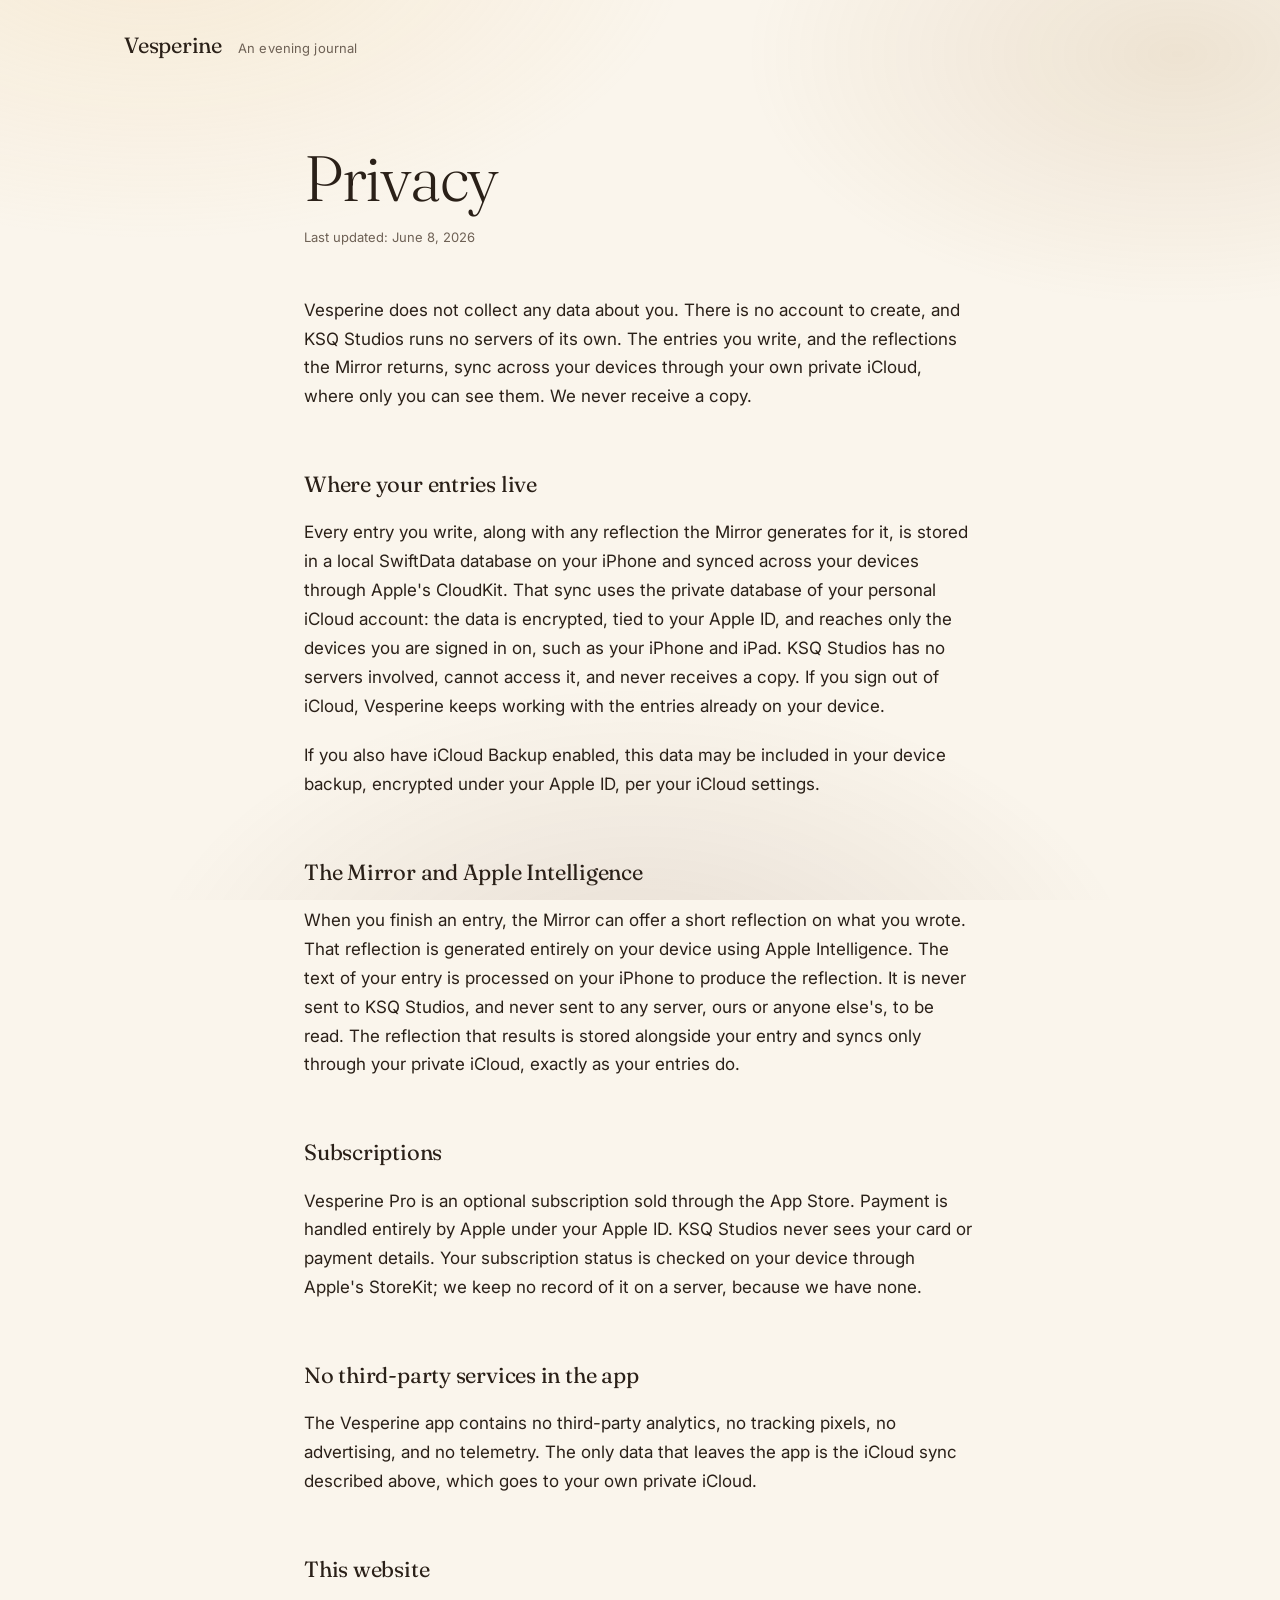
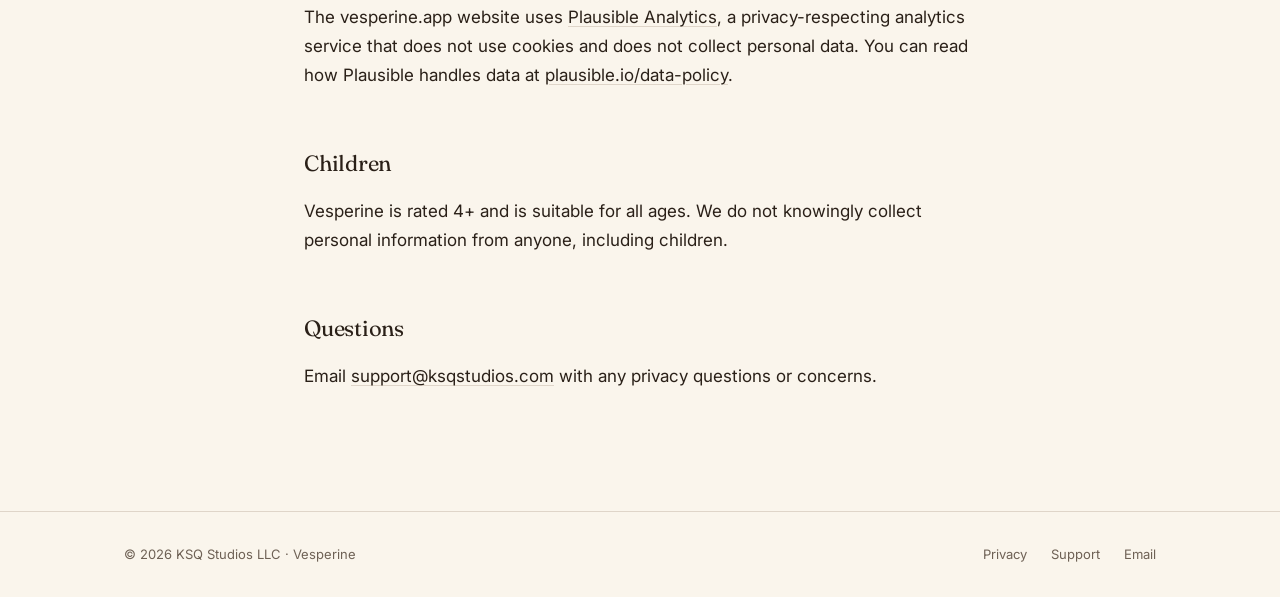
==== privacy.html @ 1a8a222a "first initial build of verperine.app" ====
<!doctype html>
<html lang="en">
<head>
<meta charset="utf-8">
<meta name="viewport" content="width=device-width, initial-scale=1">

<title>Privacy - Vesperine</title>
<meta name="description" content="Vesperine collects no data about you. No account, no servers of ours, no tracking. Your entries sync through your own private iCloud, and the Mirror reflects on your device.">
<link rel="canonical" href="https://vesperine.app/privacy">
<meta name="theme-color" content="#FAF5EC">

<link rel="icon" type="image/png" href="/favicon.png">
<link rel="apple-touch-icon" href="/apple-touch-icon.png">

<link rel="preconnect" href="https://fonts.googleapis.com">
<link rel="preconnect" href="https://fonts.gstatic.com" crossorigin>
<link href="https://fonts.googleapis.com/css2?family=Fraunces:opsz,wght@9..144,300..500;9..144,300..500&family=Inter:wght@400;500&display=swap" rel="stylesheet">

<link rel="stylesheet" href="/styles.css">

<script defer src="/scripts.js"></script>

<script defer data-domain="vesperine.app" src="https://plausible.io/js/script.js"></script>
</head>

<body>

<div class="wash"></div>

<header class="site-header">
  <a href="/" class="brand">Vesperine</a>
  <span class="brand-tag">An evening journal</span>
</header>

<main class="prose fade-in">

  <h1>Privacy</h1>

  <p class="updated">Last updated: June 8, 2026</p>

  <p>
    Vesperine does not collect any data about you. There is no account to create, and KSQ Studios runs no servers of its own. The entries you write, and the reflections the Mirror returns, sync across your devices through your own private iCloud, where only you can see them. We never receive a copy.
  </p>

  <h2>Where your entries live</h2>
  <p>
    Every entry you write, along with any reflection the Mirror generates for it, is stored in a local SwiftData database on your iPhone and synced across your devices through Apple's CloudKit. That sync uses the private database of your personal iCloud account: the data is encrypted, tied to your Apple ID, and reaches only the devices you are signed in on, such as your iPhone and iPad. KSQ Studios has no servers involved, cannot access it, and never receives a copy. If you sign out of iCloud, Vesperine keeps working with the entries already on your device.
  </p>
  <p>
    If you also have iCloud Backup enabled, this data may be included in your device backup, encrypted under your Apple ID, per your iCloud settings.
  </p>

  <h2>The Mirror and Apple Intelligence</h2>
  <p>
    When you finish an entry, the Mirror can offer a short reflection on what you wrote. That reflection is generated entirely on your device using Apple Intelligence. The text of your entry is processed on your iPhone to produce the reflection. It is never sent to KSQ Studios, and never sent to any server, ours or anyone else's, to be read. The reflection that results is stored alongside your entry and syncs only through your private iCloud, exactly as your entries do.
  </p>

  <h2>Subscriptions</h2>
  <p>
    Vesperine Pro is an optional subscription sold through the App Store. Payment is handled entirely by Apple under your Apple ID. KSQ Studios never sees your card or payment details. Your subscription status is checked on your device through Apple's StoreKit; we keep no record of it on a server, because we have none.
  </p>

  <h2>No third-party services in the app</h2>
  <p>
    The Vesperine app contains no third-party analytics, no tracking pixels, no advertising, and no telemetry. The only data that leaves the app is the iCloud sync described above, which goes to your own private iCloud.
  </p>

  <h2>This website</h2>
  <p>
    The vesperine.app website uses <a href="https://plausible.io">Plausible Analytics</a>, a privacy-respecting analytics service that does not use cookies and does not collect personal data. You can read how Plausible handles data at <a href="https://plausible.io/data-policy">plausible.io/data-policy</a>.
  </p>

  <h2>Children</h2>
  <p>
    Vesperine is rated 4+ and is suitable for all ages. We do not knowingly collect personal information from anyone, including children.
  </p>

  <h2>Questions</h2>
  <p>
    Email <a href="mailto:support@ksqstudios.com">support@ksqstudios.com</a> with any privacy questions or concerns.
  </p>

</main>

<footer class="site-footer">
  <div class="footer-inner">
    <p>© 2026 KSQ Studios LLC · Vesperine</p>
    <nav>
      <a href="/privacy">Privacy</a>
      <a href="/support">Support</a>
      <a href="mailto:support@ksqstudios.com">Email</a>
    </nav>
  </div>
</footer>

</body>
</html>
---- styles.css ----
/* ──────────────────────────────────────────────────────────────────────
   Vesperine - vesperine.app
   Cream paper, warmed. A candle-lit wash beneath quiet typography.
   Same house template as the other KSQ sites, recolored to the
   Ivory-to-Coal candle palette and tinted like Winnowed rather than
   left achromatic like Endured.
   ────────────────────────────────────────────────────────────────────── */

:root {
  /* Palette. House cream paper; candle stages warm the accents and wash. */
  --paper:        #FAF5EC;   /* page background; matches every KSQ site */
  --paper-deep:   #F0E6CB;   /* subtle inset, used for screenshot frames */
  --ink:          #2A2018;   /* primary text, a warm near-black */
  --muted:        #6E6155;   /* secondary text, warm taupe */
  --hairline:     rgba(90, 51, 24, 0.16);

  --amber:        #A87838;   /* signature accent: italics, numbers, hovers */
  --amber-deep:   #7E4F1E;
  --honey:        #EDC788;   /* wash only */
  --bronze:       #5A3318;   /* wash only */

  /* Type */
  --serif: 'Fraunces', Georgia, serif;
  --sans:  'Inter', -apple-system, BlinkMacSystemFont, system-ui, sans-serif;

  /* Layout */
  --max-content: 720px;       /* prose pages */
  --max-wide:    1080px;      /* hero, screen grid */
  --gutter:      24px;
}

/* ───────────────────── Reset / base ───────────────────── */

*, *::before, *::after { box-sizing: border-box; }
html { -webkit-text-size-adjust: 100%; }
body {
  margin: 0;
  font-family: var(--sans);
  font-size: 17px;
  line-height: 1.6;
  color: var(--ink);
  background: var(--paper);
  -webkit-font-smoothing: antialiased;
  text-rendering: optimizeLegibility;
}

img { max-width: 100%; height: auto; display: block; }

a {
  color: var(--ink);
  text-decoration: underline;
  text-decoration-color: var(--hairline);
  text-decoration-thickness: 1px;
  text-underline-offset: 3px;
  transition: text-decoration-color 0.15s ease;
}
a:hover { text-decoration-color: var(--amber); }

p { margin: 0 0 1.2em 0; }
em { font-style: italic; }

/* ───────────────────── Ambient wash ─────────────────────
   A whisper of the candle palette behind the cream. Body background
   propagates to the canvas, so this fixed layer reads over it. */

.wash {
  position: fixed;
  inset: 0;
  z-index: -1;
  pointer-events: none;
  background:
    radial-gradient(ellipse 900px 520px at 12% -8%,  rgba(237, 199, 136, 0.22), transparent 60%),
    radial-gradient(ellipse 720px 420px at 92% 6%,   rgba(168, 120, 56, 0.14), transparent 60%),
    radial-gradient(ellipse 820px 520px at 50% 112%, rgba(90, 51, 24, 0.12),   transparent 62%);
}

/* ───────────────────── Header ───────────────────── */

.site-header {
  max-width: var(--max-wide);
  margin: 0 auto;
  padding: 28px var(--gutter) 0;
  display: flex;
  align-items: baseline;
  gap: 16px;
}

.brand {
  font-family: var(--serif);
  font-weight: 400;
  font-size: 22px;
  letter-spacing: -0.01em;
  text-decoration: none;
  color: var(--ink);
}

.brand-tag {
  font-family: var(--sans);
  font-size: 13px;
  color: var(--muted);
  letter-spacing: 0.01em;
}

/* ───────────────────── Main containers ───────────────────── */

main {
  max-width: var(--max-wide);
  margin: 0 auto;
  padding: 0 var(--gutter);
}

main.prose { max-width: var(--max-content); }

main > section {
  padding: 80px 0;
  border-bottom: 1px solid var(--hairline);
}
main > section:first-child { padding-top: 80px; }
main > section:last-child  { border-bottom: none; }

/* ───────────────────── Hero ───────────────────── */

.hero {
  text-align: left;
  padding-top: 120px !important;
  padding-bottom: 100px !important;
}

.hero h1 {
  font-family: var(--serif);
  font-weight: 300;
  font-size: clamp(48px, 8vw, 92px);
  line-height: 1.05;
  letter-spacing: -0.02em;
  margin: 0 0 32px 0;
  max-width: 18ch;
}
.hero h1 em {
  font-style: italic;
  font-weight: 300;
  color: var(--amber);
}

.hero .lede {
  font-size: 20px;
  line-height: 1.55;
  color: var(--ink);
  max-width: 56ch;
  margin: 0 0 40px 0;
}

.hero .coming-soon {
  font-size: 14px;
  color: var(--muted);
  letter-spacing: 0.02em;
  margin: 0;
}

.appstore-link {
  display: inline-block;
  font-family: var(--sans);
  font-size: 14px;
  color: var(--ink);
  text-decoration: none;
  padding: 10px 18px;
  border: 1px solid var(--hairline);
  border-radius: 999px;
  letter-spacing: 0.02em;
  transition: border-color 120ms ease, background 120ms ease;
}
.appstore-link:hover { border-color: var(--amber); }

/* ───────────────────── Section headings ───────────────────── */

main h2 {
  font-family: var(--serif);
  font-weight: 400;
  font-size: 14px;
  letter-spacing: 0.18em;
  text-transform: uppercase;
  color: var(--muted);
  margin: 0 0 32px 0;
}

main h3 {
  font-family: var(--serif);
  font-weight: 400;
  font-size: 24px;
  line-height: 1.2;
  letter-spacing: -0.01em;
  margin: 0 0 12px 0;
  color: var(--ink);
}

/* ───────────────────── The idea ───────────────────── */

.idea { max-width: 64ch; }
.idea p { font-size: 19px; line-height: 1.65; }

/* ───────────────────── The app - screen grid ───────────────────── */

.screens-grid {
  display: grid;
  grid-template-columns: repeat(4, 1fr);
  gap: 32px;
  margin-top: 12px;
}

.screens-grid figure { margin: 0; }

.screens-grid img {
  width: 100%;
  border-radius: 28px;
  background: var(--paper-deep);
  box-shadow:
    0 1px 2px rgba(0, 0, 0, 0.06),
    0 12px 32px rgba(42, 32, 24, 0.10);
}

.screens-grid figcaption {
  margin-top: 18px;
  font-size: 14px;
  color: var(--muted);
  line-height: 1.5;
  font-style: normal;
}
.screens-grid figcaption em {
  font-style: italic;
  color: var(--ink);
}

/* ───────────────────── Also - numbered features ───────────────────── */

.also-item {
  display: grid;
  grid-template-columns: 1fr 1fr;
  gap: 60px;
  align-items: center;
  margin: 64px 0;
}
.also-item:first-of-type { margin-top: 12px; }
.also-item:nth-of-type(even) { direction: rtl; }
.also-item:nth-of-type(even) > * { direction: ltr; }

.also-item img {
  width: 100%;
  border-radius: 24px;
  background: var(--paper-deep);
  box-shadow:
    0 1px 2px rgba(0, 0, 0, 0.06),
    0 12px 32px rgba(42, 32, 24, 0.10);
}

.also-num {
  display: block;
  font-family: var(--serif);
  font-size: 13px;
  color: var(--amber);
  letter-spacing: 0.18em;
  margin-bottom: 12px;
}

.also-text p {
  font-size: 17px;
  line-height: 1.6;
  color: var(--ink);
  margin: 0;
}

/* ───────────────────── Made by ───────────────────── */

.madeby { max-width: 60ch; }
.madeby p { font-size: 17px; line-height: 1.65; color: var(--ink); }

/* ───────────────────── Prose pages (privacy, support) ───────────────────── */

main.prose h1 {
  font-family: var(--serif);
  font-weight: 300;
  font-size: clamp(40px, 6vw, 64px);
  line-height: 1.1;
  letter-spacing: -0.02em;
  margin: 80px 0 12px 0;
  color: var(--ink);
}

main.prose .updated {
  font-size: 13px;
  color: var(--muted);
  margin-bottom: 48px;
}

main.prose h2 {
  font-family: var(--serif);
  font-weight: 400;
  font-size: 22px;
  letter-spacing: -0.01em;
  text-transform: none;
  color: var(--ink);
  margin: 56px 0 16px 0;
}

main.prose h3 {
  font-family: var(--serif);
  font-weight: 400;
  font-size: 18px;
  margin: 36px 0 8px 0;
}

main.prose p {
  font-size: 17px;
  line-height: 1.7;
  color: var(--ink);
}

main.prose { padding-bottom: 100px; }

/* ───────────────────── Footer ───────────────────── */

.site-footer {
  border-top: 1px solid var(--hairline);
  margin-top: 0;
}

.footer-inner {
  max-width: var(--max-wide);
  margin: 0 auto;
  padding: 32px var(--gutter);
  display: flex;
  justify-content: space-between;
  align-items: center;
  flex-wrap: wrap;
  gap: 16px;
  font-size: 13px;
  color: var(--muted);
}

.site-footer p { margin: 0; }
.site-footer nav { display: flex; gap: 24px; }
.site-footer a { color: var(--muted); text-decoration: none; }
.site-footer a:hover {
  text-decoration: underline;
  text-decoration-color: var(--amber);
  text-underline-offset: 3px;
}

/* ───────────────────── Fade-in on scroll ───────────────────── */

.fade-in {
  opacity: 0;
  transform: translateY(20px);
  transition:
    opacity 0.7s cubic-bezier(0.22, 0.61, 0.36, 1),
    transform 0.7s cubic-bezier(0.22, 0.61, 0.36, 1);
  will-change: opacity, transform;
}

.fade-in.visible {
  opacity: 1;
  transform: translateY(0);
  will-change: auto;
}

@media (prefers-reduced-motion: reduce) {
  .fade-in, .fade-in.visible {
    opacity: 1;
    transform: none;
    transition: none;
  }
}

/* ───────────────────── Responsive ───────────────────── */

@media (max-width: 1000px) {
  .screens-grid { grid-template-columns: repeat(2, 1fr); }
}

@media (max-width: 800px) {
  body { font-size: 16px; }

  .hero {
    padding-top: 80px !important;
    padding-bottom: 64px !important;
  }
  .hero .lede { font-size: 18px; }

  main > section { padding: 56px 0; }

  .screens-grid { grid-template-columns: 1fr; gap: 40px; }

  .also-item {
    grid-template-columns: 1fr;
    gap: 24px;
    margin: 56px 0;
  }
  .also-item:nth-of-type(even) { direction: ltr; }

  .footer-inner { flex-direction: column; align-items: flex-start; }
}

@media (max-width: 520px) {
  .site-header {
    flex-direction: column;
    align-items: flex-start;
    gap: 4px;
    padding-top: 20px;
  }
  .brand-tag { font-size: 12px; }
}
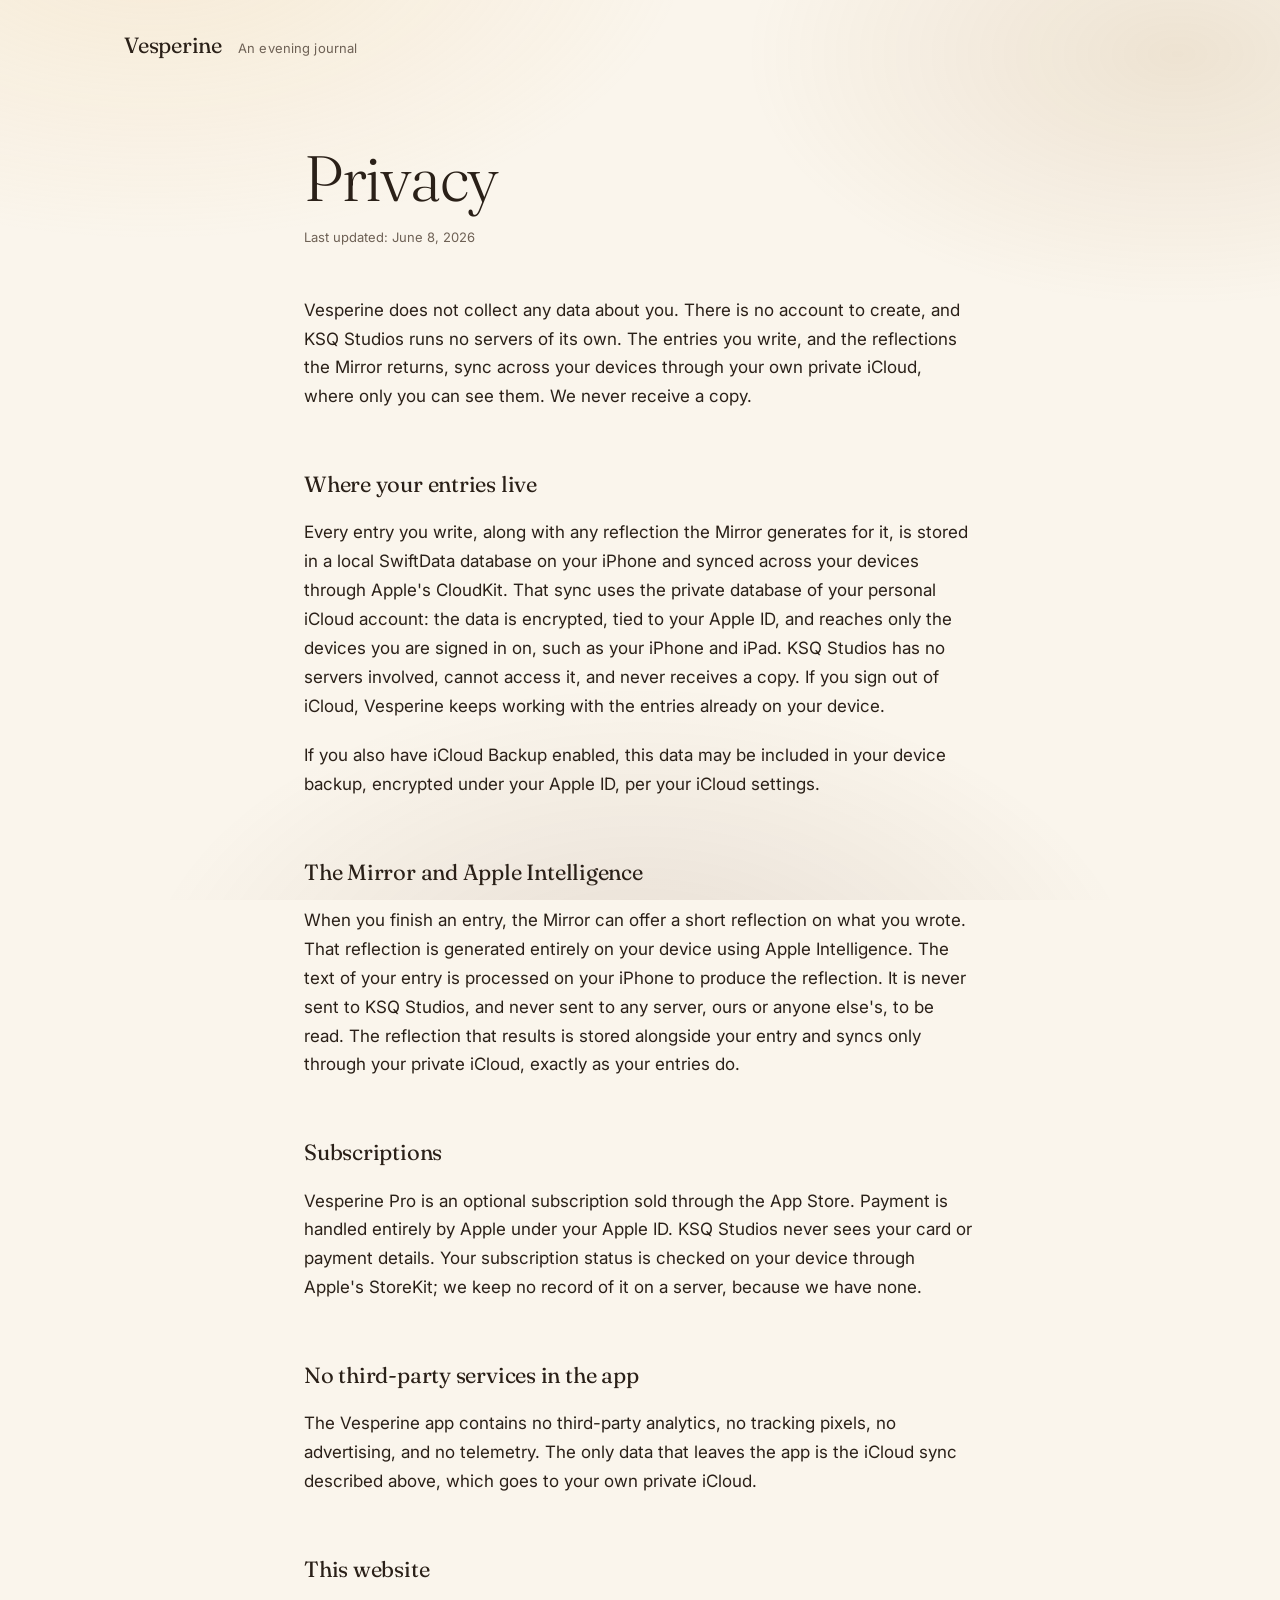
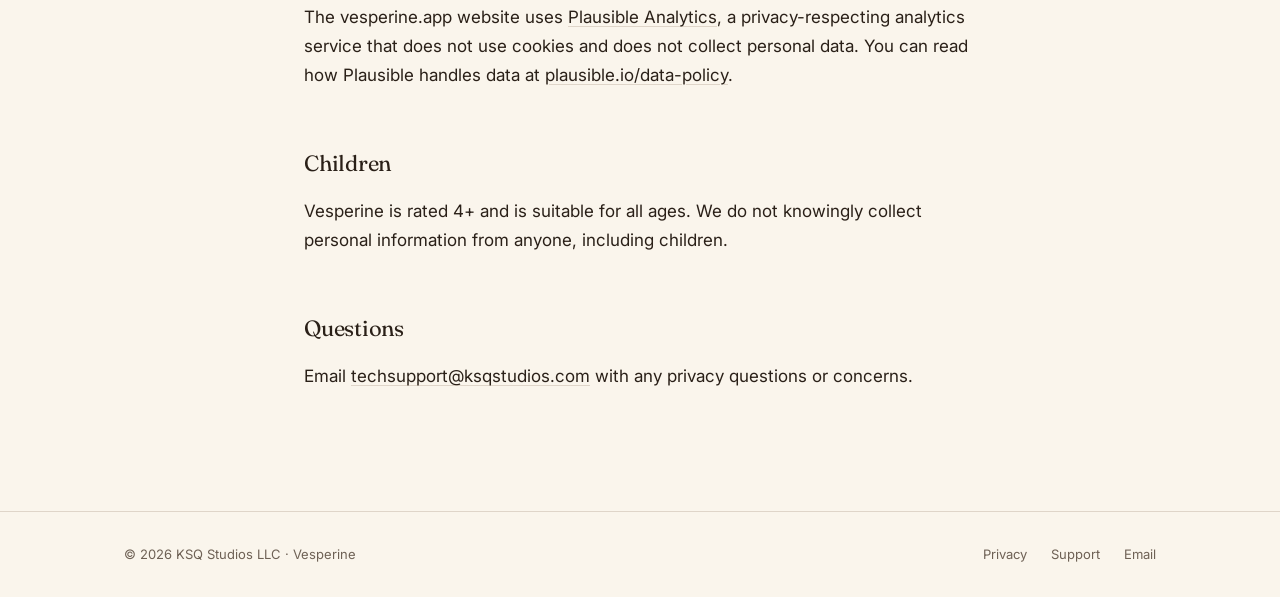
==== commit 5cdfaad2: "Updated tech support email" ====
--- a/privacy.html
+++ b/privacy.html
@@ -77,7 +77,7 @@
 
   <h2>Questions</h2>
   <p>
-    Email <a href="mailto:support@ksqstudios.com">support@ksqstudios.com</a> with any privacy questions or concerns.
+    Email <a href="mailto:techsupport@ksqstudios.com">techsupport@ksqstudios.com</a> with any privacy questions or concerns.
   </p>
 
 </main>
@@ -88,7 +88,7 @@
     <nav>
       <a href="/privacy">Privacy</a>
       <a href="/support">Support</a>
-      <a href="mailto:support@ksqstudios.com">Email</a>
+      <a href="mailto:techsupport@ksqstudios.com">Email</a>
     </nav>
   </div>
 </footer>
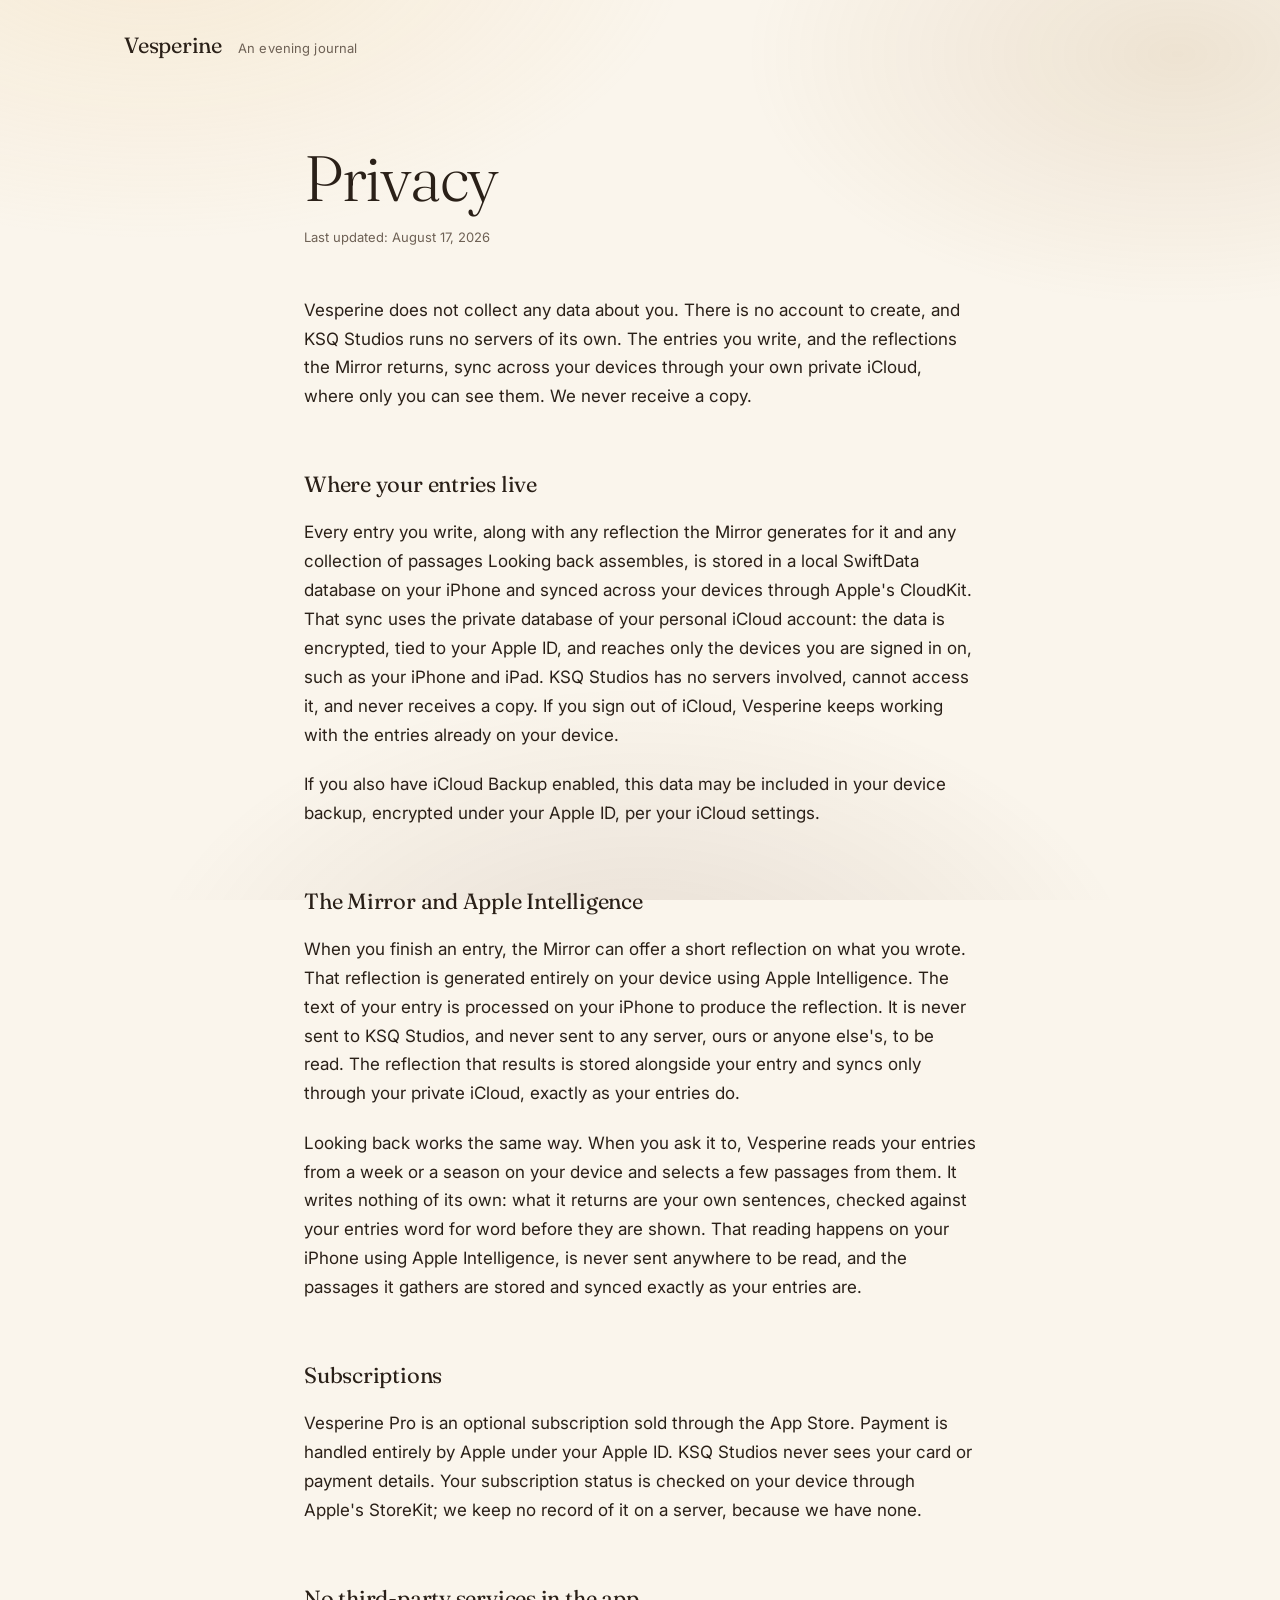
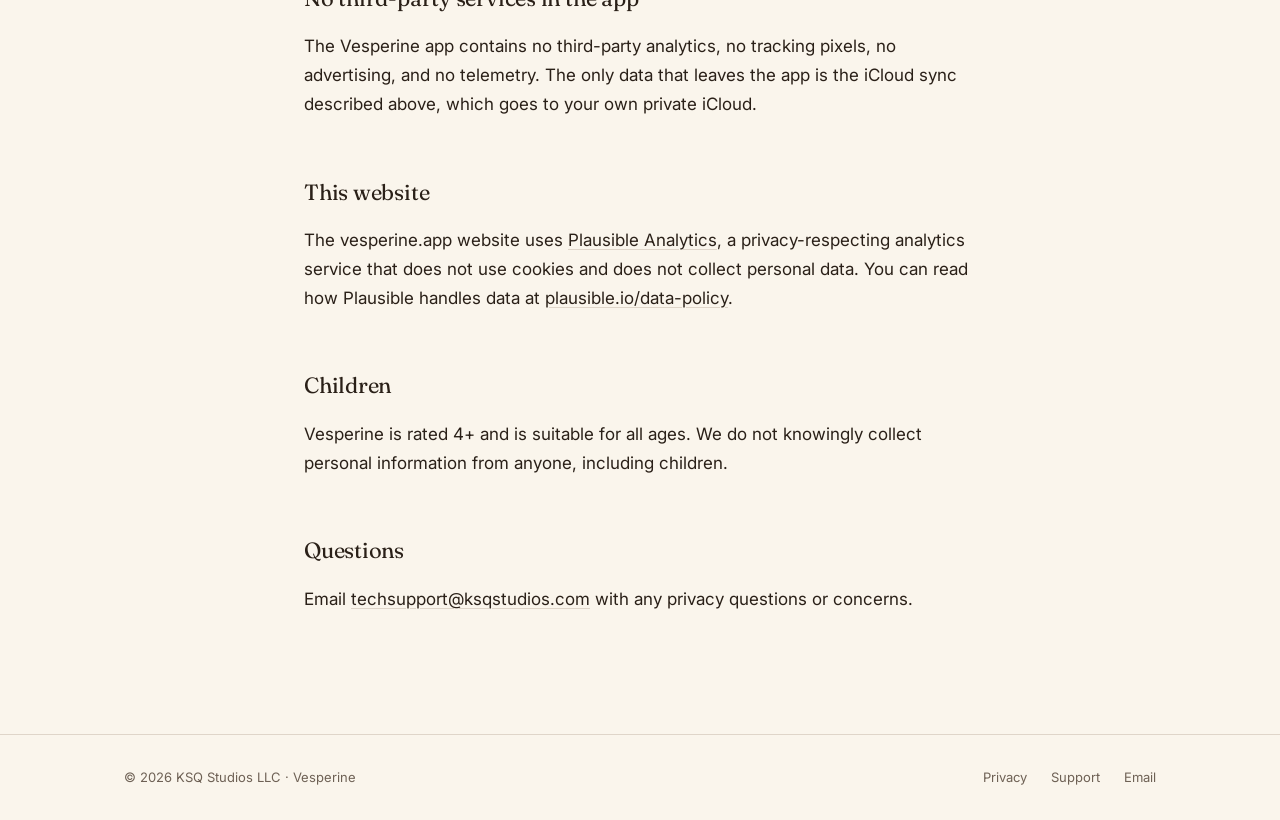
==== commit 72037673: "================================================================ SITE REPO: ksqstudios/Vesperine-sit" ====
--- a/privacy.html
+++ b/privacy.html
@@ -36,7 +36,7 @@
 
   <h1>Privacy</h1>
 
-  <p class="updated">Last updated: June 8, 2026</p>
+  <p class="updated">Last updated: August 17, 2026</p>
 
   <p>
     Vesperine does not collect any data about you. There is no account to create, and KSQ Studios runs no servers of its own. The entries you write, and the reflections the Mirror returns, sync across your devices through your own private iCloud, where only you can see them. We never receive a copy.
@@ -44,7 +44,7 @@
 
   <h2>Where your entries live</h2>
   <p>
-    Every entry you write, along with any reflection the Mirror generates for it, is stored in a local SwiftData database on your iPhone and synced across your devices through Apple's CloudKit. That sync uses the private database of your personal iCloud account: the data is encrypted, tied to your Apple ID, and reaches only the devices you are signed in on, such as your iPhone and iPad. KSQ Studios has no servers involved, cannot access it, and never receives a copy. If you sign out of iCloud, Vesperine keeps working with the entries already on your device.
+    Every entry you write, along with any reflection the Mirror generates for it and any collection of passages Looking back assembles, is stored in a local SwiftData database on your iPhone and synced across your devices through Apple's CloudKit. That sync uses the private database of your personal iCloud account: the data is encrypted, tied to your Apple ID, and reaches only the devices you are signed in on, such as your iPhone and iPad. KSQ Studios has no servers involved, cannot access it, and never receives a copy. If you sign out of iCloud, Vesperine keeps working with the entries already on your device.
   </p>
   <p>
     If you also have iCloud Backup enabled, this data may be included in your device backup, encrypted under your Apple ID, per your iCloud settings.
@@ -53,6 +53,10 @@
   <h2>The Mirror and Apple Intelligence</h2>
   <p>
     When you finish an entry, the Mirror can offer a short reflection on what you wrote. That reflection is generated entirely on your device using Apple Intelligence. The text of your entry is processed on your iPhone to produce the reflection. It is never sent to KSQ Studios, and never sent to any server, ours or anyone else's, to be read. The reflection that results is stored alongside your entry and syncs only through your private iCloud, exactly as your entries do.
+  </p>
+
+  <p>
+    Looking back works the same way. When you ask it to, Vesperine reads your entries from a week or a season on your device and selects a few passages from them. It writes nothing of its own: what it returns are your own sentences, checked against your entries word for word before they are shown. That reading happens on your iPhone using Apple Intelligence, is never sent anywhere to be read, and the passages it gathers are stored and synced exactly as your entries are.
   </p>
 
   <h2>Subscriptions</h2>
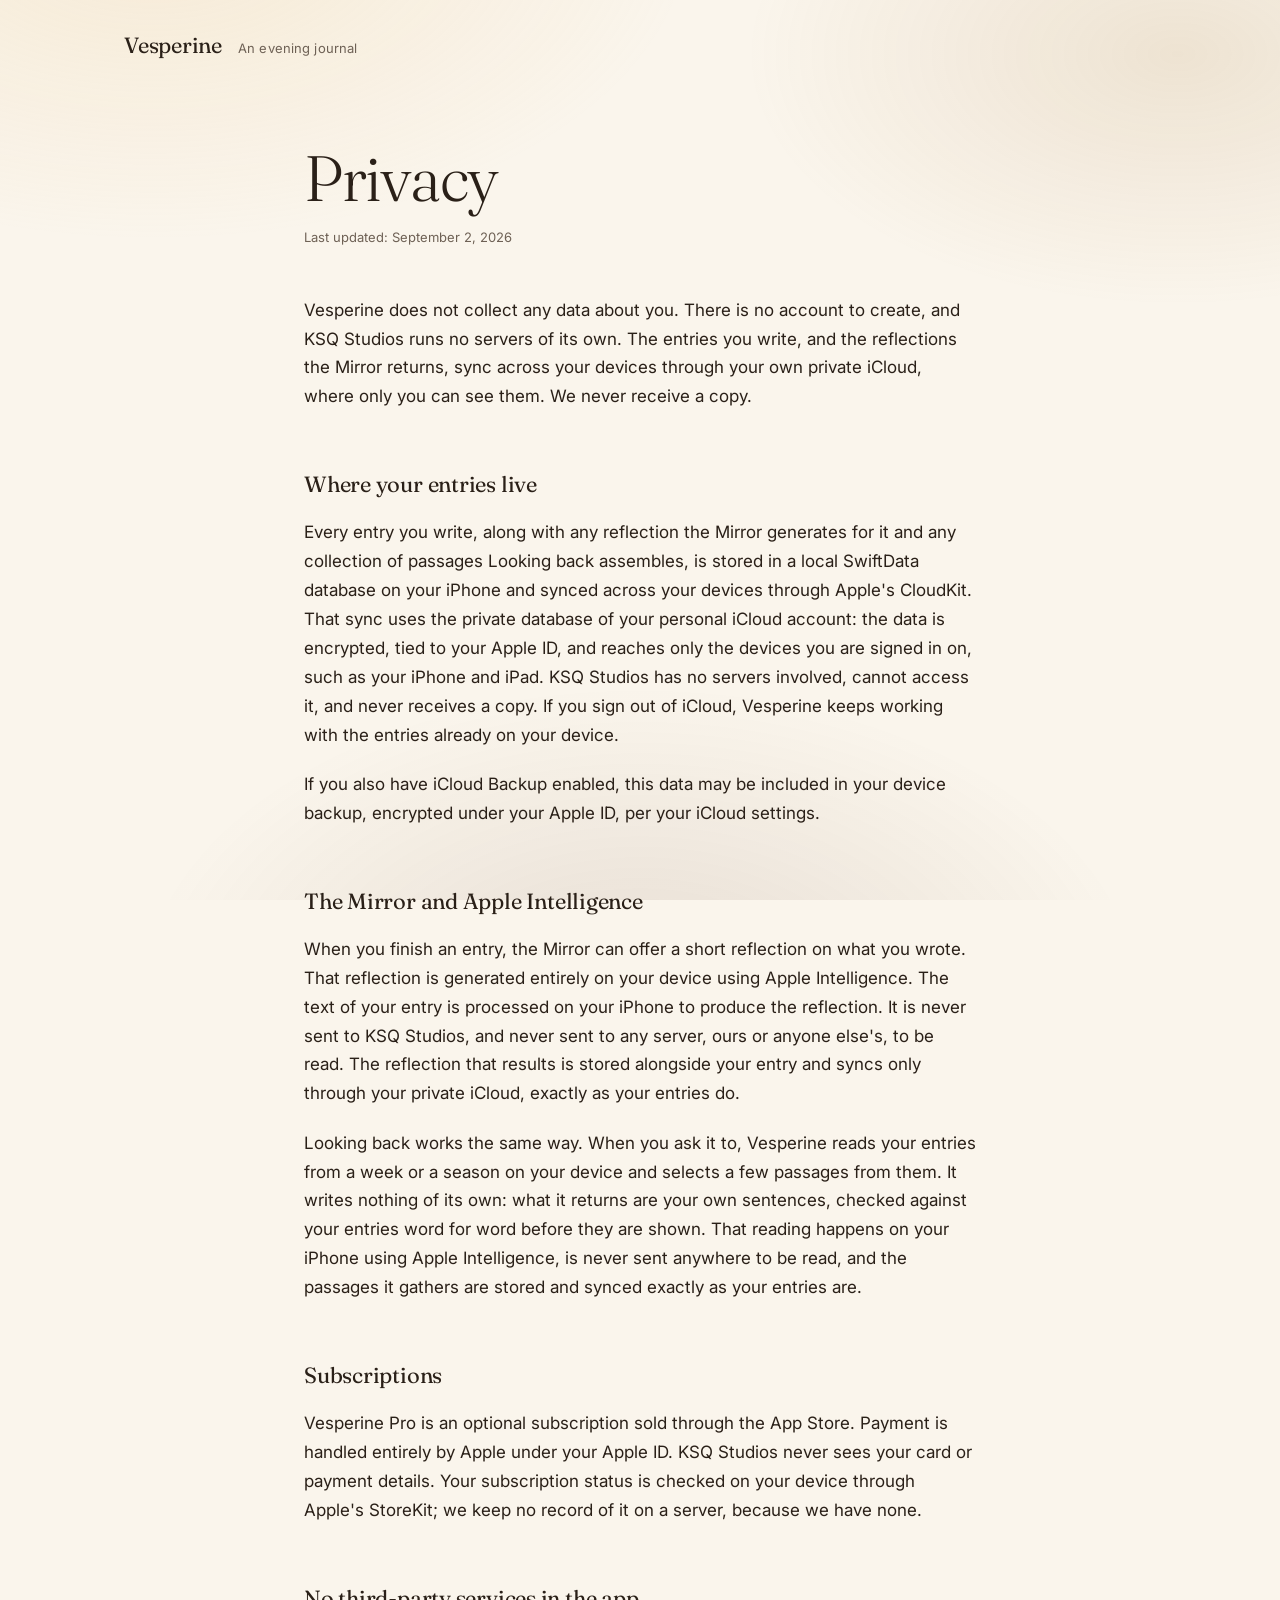
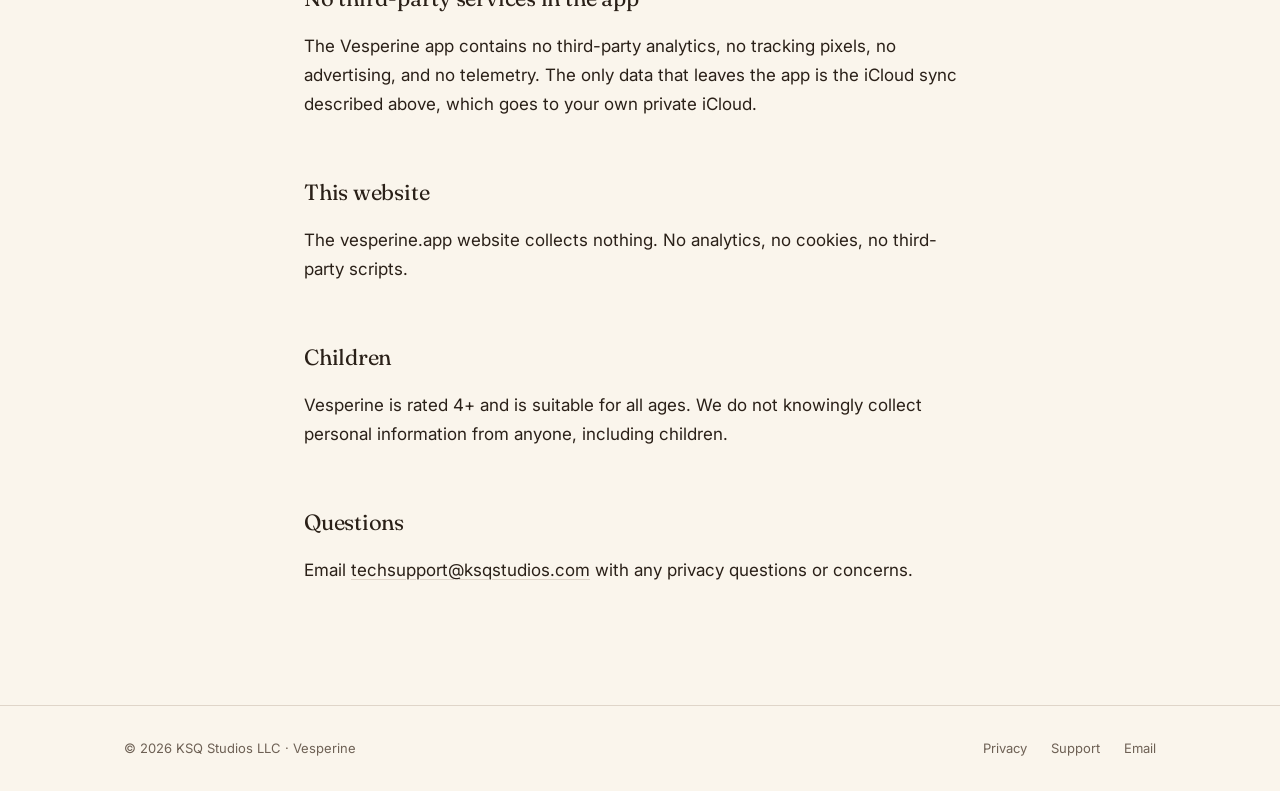
==== commit b75336ee: "Remove Plausible analytics and correct the privacy policy No Plausible account exists, so the tracki" ====
--- a/privacy.html
+++ b/privacy.html
@@ -20,7 +20,6 @@
 
 <script defer src="/scripts.js"></script>
 
-<script defer data-domain="vesperine.app" src="https://plausible.io/js/script.js"></script>
 </head>
 
 <body>
@@ -36,7 +35,7 @@
 
   <h1>Privacy</h1>
 
-  <p class="updated">Last updated: August 17, 2026</p>
+  <p class="updated">Last updated: September 2, 2026</p>
 
   <p>
     Vesperine does not collect any data about you. There is no account to create, and KSQ Studios runs no servers of its own. The entries you write, and the reflections the Mirror returns, sync across your devices through your own private iCloud, where only you can see them. We never receive a copy.
@@ -71,7 +70,7 @@
 
   <h2>This website</h2>
   <p>
-    The vesperine.app website uses <a href="https://plausible.io">Plausible Analytics</a>, a privacy-respecting analytics service that does not use cookies and does not collect personal data. You can read how Plausible handles data at <a href="https://plausible.io/data-policy">plausible.io/data-policy</a>.
+    The vesperine.app website collects nothing. No analytics, no cookies, no third-party scripts.
   </p>
 
   <h2>Children</h2>
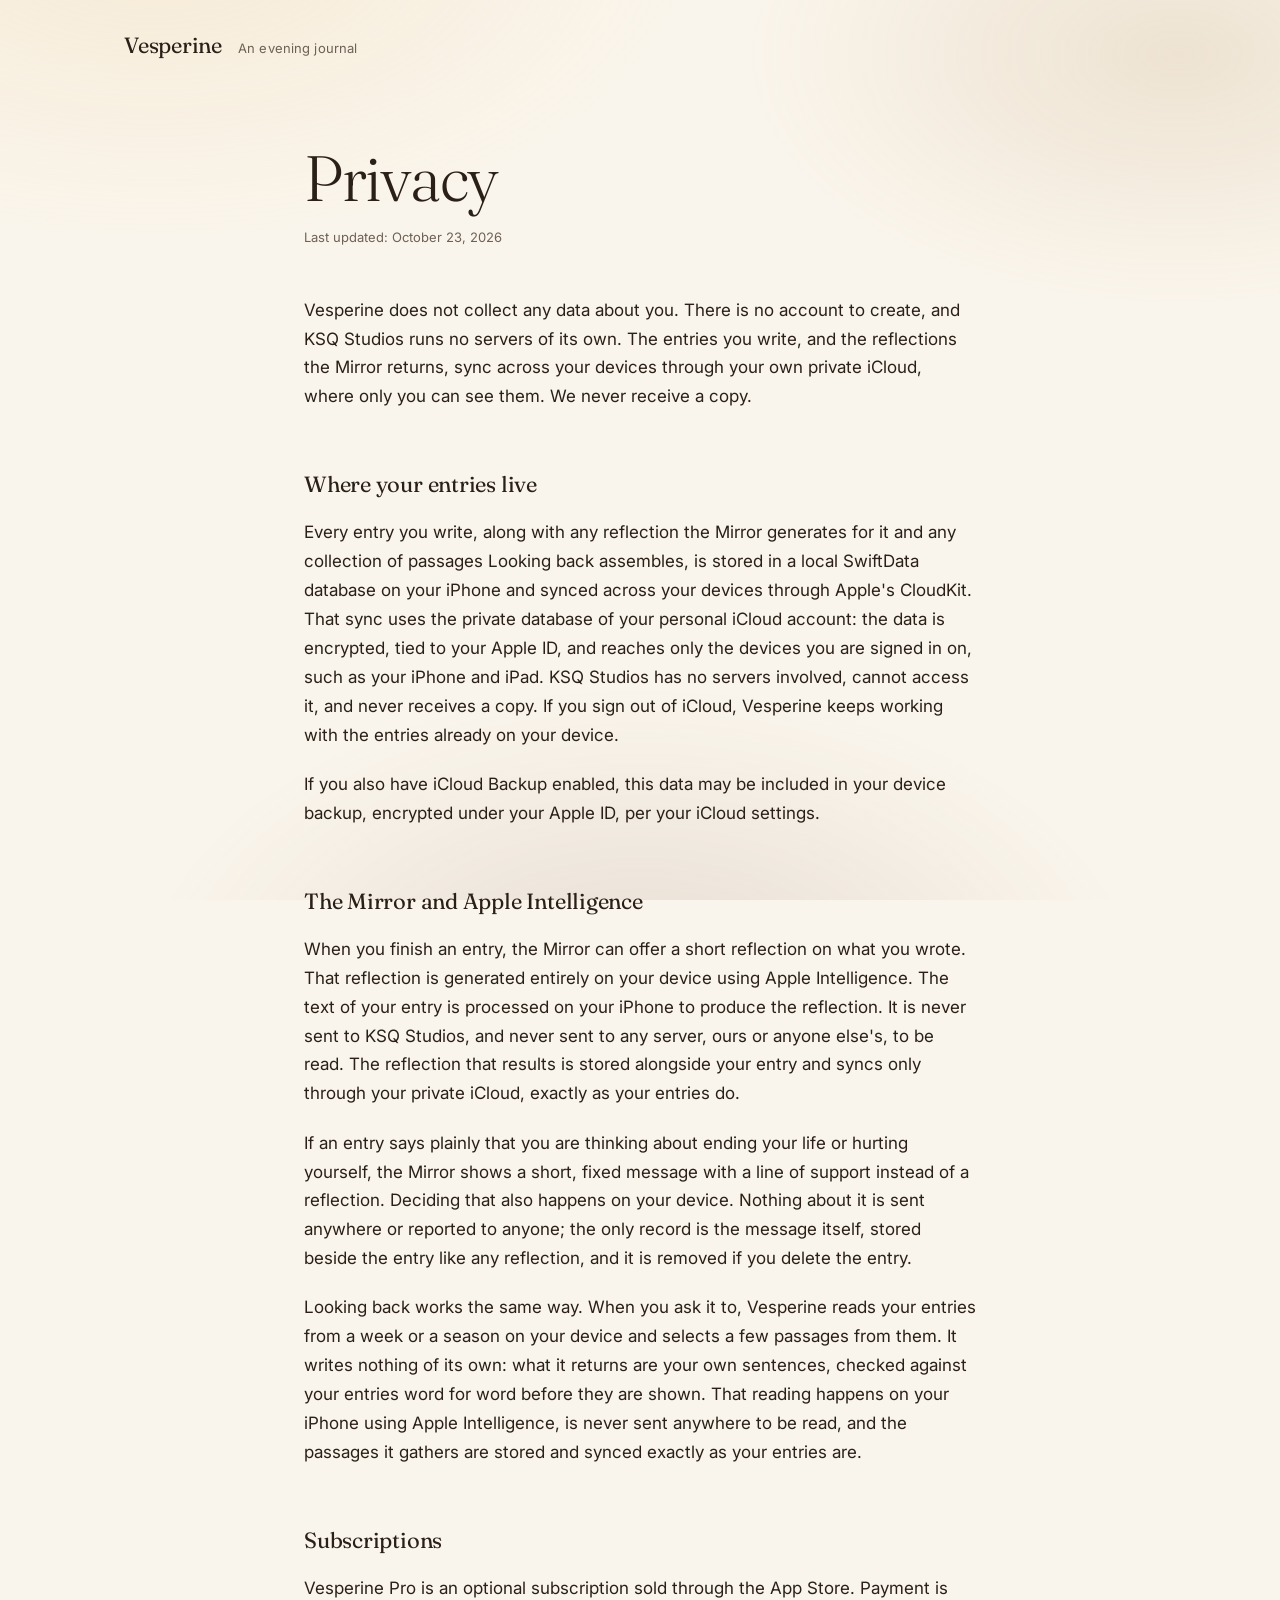
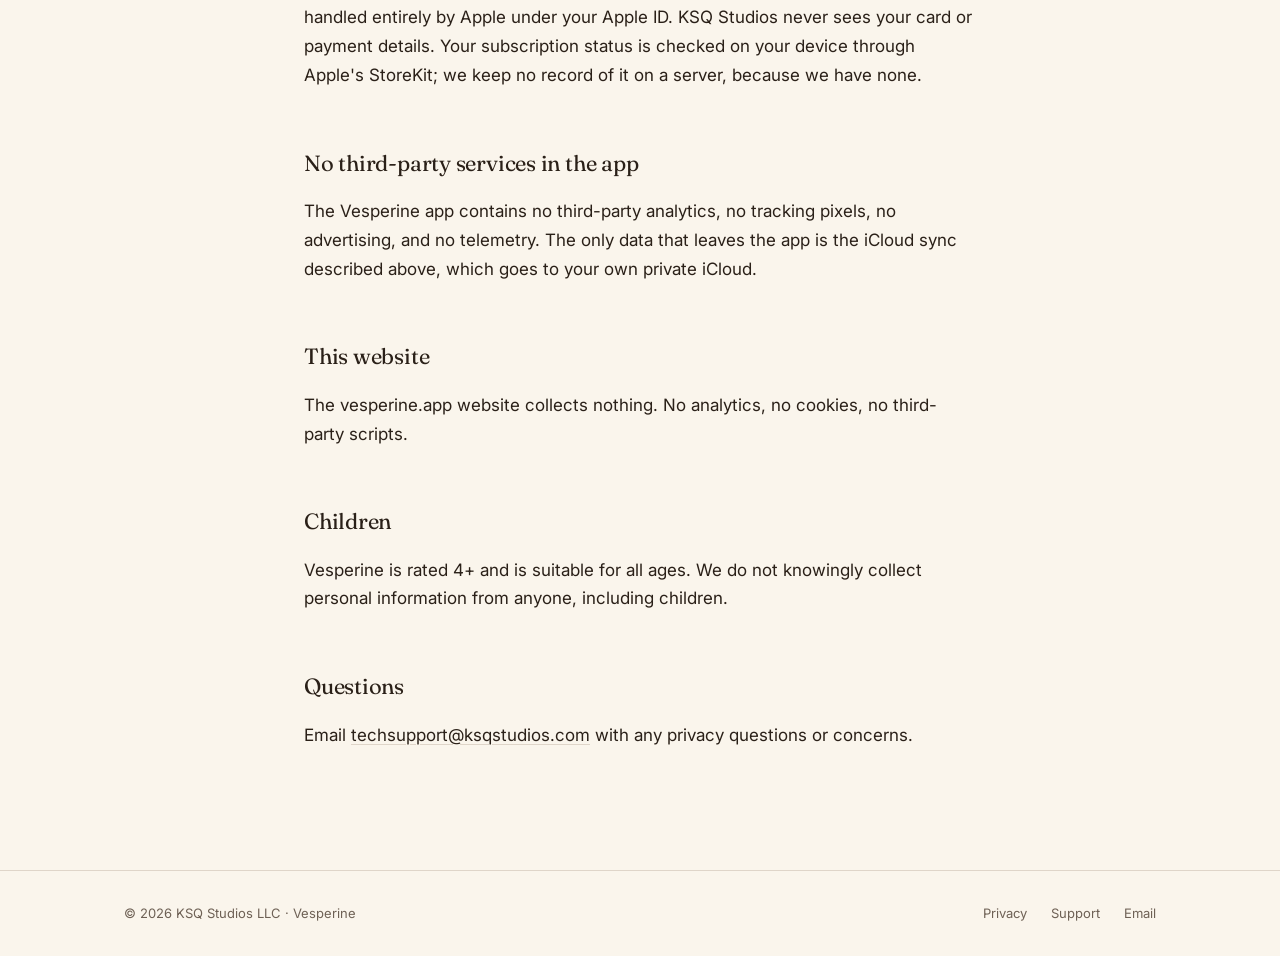
==== commit b24a9e82: "Add iPhone Duo custom product page creative assets" ====
--- a/privacy.html
+++ b/privacy.html
@@ -35,7 +35,7 @@
 
   <h1>Privacy</h1>
 
-  <p class="updated">Last updated: September 2, 2026</p>
+  <p class="updated">Last updated: October 23, 2026</p>
 
   <p>
     Vesperine does not collect any data about you. There is no account to create, and KSQ Studios runs no servers of its own. The entries you write, and the reflections the Mirror returns, sync across your devices through your own private iCloud, where only you can see them. We never receive a copy.
@@ -52,6 +52,10 @@
   <h2>The Mirror and Apple Intelligence</h2>
   <p>
     When you finish an entry, the Mirror can offer a short reflection on what you wrote. That reflection is generated entirely on your device using Apple Intelligence. The text of your entry is processed on your iPhone to produce the reflection. It is never sent to KSQ Studios, and never sent to any server, ours or anyone else's, to be read. The reflection that results is stored alongside your entry and syncs only through your private iCloud, exactly as your entries do.
+  </p>
+
+  <p>
+    If an entry says plainly that you are thinking about ending your life or hurting yourself, the Mirror shows a short, fixed message with a line of support instead of a reflection. Deciding that also happens on your device. Nothing about it is sent anywhere or reported to anyone; the only record is the message itself, stored beside the entry like any reflection, and it is removed if you delete the entry.
   </p>
 
   <p>
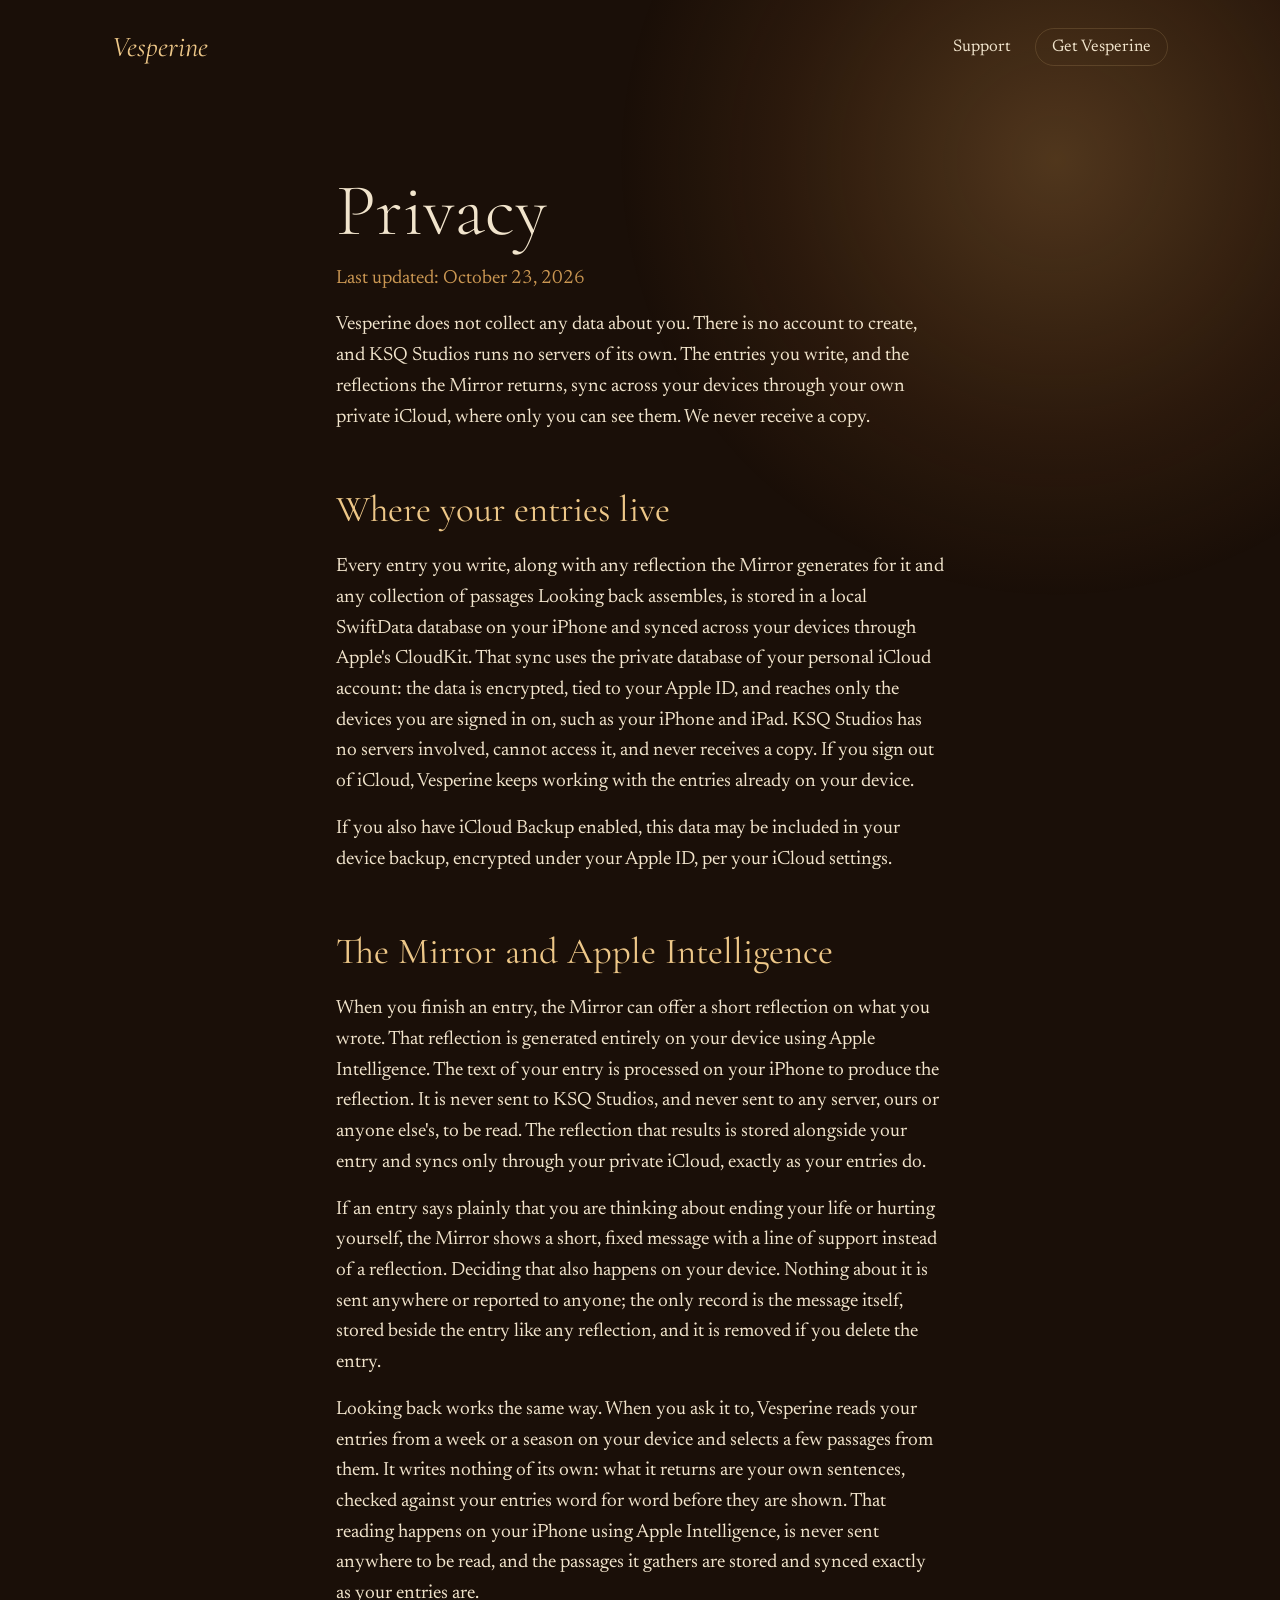
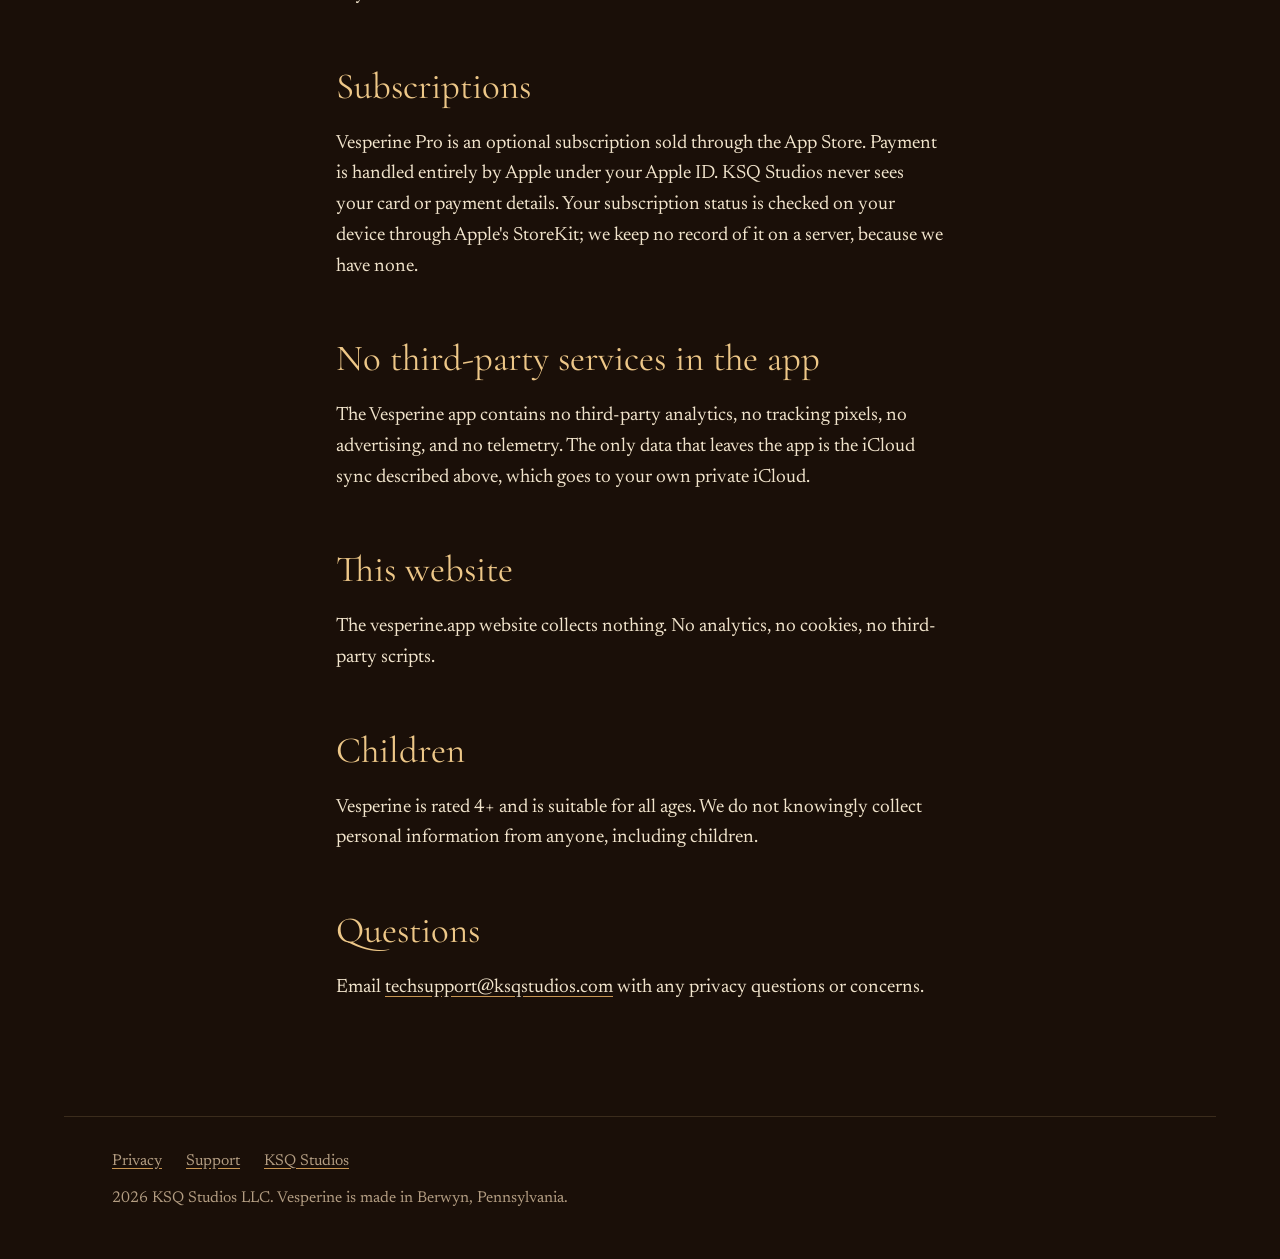
==== commit 251ab771: "Redesign the site: candlelit, with an example evening and Looking back" ====
--- a/privacy.html
+++ b/privacy.html
@@ -4,34 +4,37 @@
 <meta charset="utf-8">
 <meta name="viewport" content="width=device-width, initial-scale=1">
 
-<title>Privacy - Vesperine</title>
+<title>Privacy, Vesperine</title>
 <meta name="description" content="Vesperine collects no data about you. No account, no servers of ours, no tracking. Your entries sync through your own private iCloud, and the Mirror reflects on your device.">
 <link rel="canonical" href="https://vesperine.app/privacy">
-<meta name="theme-color" content="#FAF5EC">
+<meta name="theme-color" content="#1a0f08">
 
 <link rel="icon" type="image/png" href="/favicon.png">
 <link rel="apple-touch-icon" href="/apple-touch-icon.png">
 
 <link rel="preconnect" href="https://fonts.googleapis.com">
 <link rel="preconnect" href="https://fonts.gstatic.com" crossorigin>
-<link href="https://fonts.googleapis.com/css2?family=Fraunces:opsz,wght@9..144,300..500;9..144,300..500&family=Inter:wght@400;500&display=swap" rel="stylesheet">
+<link href="https://fonts.googleapis.com/css2?family=Cormorant+Garamond:ital,wght@0,300;0,400;0,500;1,300;1,400&family=Newsreader:ital,opsz,wght@0,6..72,300..500;1,6..72,300..500&display=swap" rel="stylesheet">
 
 <link rel="stylesheet" href="/styles.css">
-
-<script defer src="/scripts.js"></script>
 
 </head>
 
 <body>
 
-<div class="wash"></div>
+<div class="candle" aria-hidden="true"></div>
 
-<header class="site-header">
-  <a href="/" class="brand">Vesperine</a>
-  <span class="brand-tag">An evening journal</span>
+<header class="bar">
+  <div class="bar-inner">
+    <a class="mark" href="/">Vesperine</a>
+    <nav aria-label="Site">
+      <a href="/support">Support</a>
+      <a class="bar-cta" href="https://apps.apple.com/us/app/vesperine/id6767848257" rel="noopener">Get Vesperine</a>
+    </nav>
+  </div>
 </header>
 
-<main class="prose fade-in">
+<main class="doc">
 
   <h1>Privacy</h1>
 
@@ -89,15 +92,13 @@
 
 </main>
 
-<footer class="site-footer">
-  <div class="footer-inner">
-    <p>© 2026 KSQ Studios LLC · Vesperine</p>
-    <nav>
-      <a href="/privacy">Privacy</a>
-      <a href="/support">Support</a>
-      <a href="mailto:techsupport@ksqstudios.com">Email</a>
-    </nav>
-  </div>
+<footer class="foot">
+  <nav aria-label="Footer">
+    <a href="/privacy">Privacy</a>
+    <a href="/support">Support</a>
+    <a href="https://ksqstudios.com">KSQ Studios</a>
+  </nav>
+  <p>2026 KSQ Studios LLC. Vesperine is made in Berwyn, Pennsylvania.</p>
 </footer>
 
 </body>
--- a/styles.css
+++ b/styles.css
@@ -1,409 +1,461 @@
-/* ──────────────────────────────────────────────────────────────────────
-   Vesperine - vesperine.app
-   Cream paper, warmed. A candle-lit wash beneath quiet typography.
-   Same house template as the other KSQ sites, recolored to the
-   Ivory-to-Coal candle palette and tinted like Winnowed rather than
-   left achromatic like Endured.
-   ────────────────────────────────────────────────────────────────────── */
+/*
+  vesperine.app
+
+  Candlelight, after dark, like the app. Coal paper, cream ink, honey for
+  the Mirror and amber for dates. A candle glow sits in the corner and
+  burns down as you read toward the end. Sections are set like journal
+  leaves, with the heading in the margin.
+
+  Cormorant Garamond for display, Newsreader for reading.
+
+  No analytics. The privacy policy says the site collects nothing, so keep
+  it that way.
+*/
 
 :root {
-  /* Palette. House cream paper; candle stages warm the accents and wash. */
-  --paper:        #FAF5EC;   /* page background; matches every KSQ site */
-  --paper-deep:   #F0E6CB;   /* subtle inset, used for screenshot frames */
-  --ink:          #2A2018;   /* primary text, a warm near-black */
-  --muted:        #6E6155;   /* secondary text, warm taupe */
-  --hairline:     rgba(90, 51, 24, 0.16);
-
-  --amber:        #A87838;   /* signature accent: italics, numbers, hovers */
-  --amber-deep:   #7E4F1E;
-  --honey:        #EDC788;   /* wash only */
-  --bronze:       #5A3318;   /* wash only */
-
-  /* Type */
-  --serif: 'Fraunces', Georgia, serif;
-  --sans:  'Inter', -apple-system, BlinkMacSystemFont, system-ui, sans-serif;
-
-  /* Layout */
-  --max-content: 720px;       /* prose pages */
-  --max-wide:    1080px;      /* hero, screen grid */
-  --gutter:      24px;
-}
-
-/* ───────────────────── Reset / base ───────────────────── */
+  --coal: #1a0f08;
+  --coal-2: #22140b;
+  --leaf: #26170d;
+  --cream: #f1e4cc;
+  --muted: #b39d82;
+  --amber: #c99652;
+  --honey: #edc788;
+  --hair: rgba(237, 199, 136, 0.16);
+
+  --display: "Cormorant Garamond", "Iowan Old Style", Georgia, serif;
+  --body: Newsreader, "Iowan Old Style", Georgia, serif;
+
+  --page: 72rem;
+  --gutter: clamp(1.25rem, 4vw, 3rem);
+
+  /* Set by the script: 1 at the top of the page, lower toward the end. */
+  --burn: 1;
+}
 
 *, *::before, *::after { box-sizing: border-box; }
-html { -webkit-text-size-adjust: 100%; }
+
+html { -webkit-text-size-adjust: 100%; background: var(--coal); }
+
 body {
   margin: 0;
-  font-family: var(--sans);
-  font-size: 17px;
+  background: var(--coal);
+  color: var(--cream);
+  font-family: var(--body);
+  font-size: 1.2rem;
   line-height: 1.6;
-  color: var(--ink);
-  background: var(--paper);
+  font-optical-sizing: auto;
   -webkit-font-smoothing: antialiased;
-  text-rendering: optimizeLegibility;
+  overflow-x: hidden;
 }
 
 img { max-width: 100%; height: auto; display: block; }
 
-a {
-  color: var(--ink);
-  text-decoration: underline;
-  text-decoration-color: var(--hairline);
-  text-decoration-thickness: 1px;
-  text-underline-offset: 3px;
-  transition: text-decoration-color 0.15s ease;
-}
-a:hover { text-decoration-color: var(--amber); }
-
-p { margin: 0 0 1.2em 0; }
+a { color: inherit; text-decoration-color: var(--amber); text-underline-offset: 0.2em; }
+a:hover { color: var(--honey); }
+
+:focus-visible { outline: 2px solid var(--honey); outline-offset: 4px; border-radius: 2px; }
+
+h1, h2, h3 { font-family: var(--display); font-weight: 400; margin: 0; text-wrap: balance; }
+
+p { margin: 0 0 1rem; }
+
 em { font-style: italic; }
 
-/* ───────────────────── Ambient wash ─────────────────────
-   A whisper of the candle palette behind the cream. Body background
-   propagates to the canvas, so this fixed layer reads over it. */
-
-.wash {
+.button {
+  display: inline-block;
+  background: var(--honey);
+  color: var(--coal);
+  font-family: var(--body);
+  font-weight: 500;
+  font-size: 1.05rem;
+  text-decoration: none;
+  padding: 0.8rem 1.5rem;
+  border-radius: 999px;
+}
+
+.button:hover { color: var(--coal); background: #f4d6a2; }
+
+.buy { margin-top: 2rem; }
+
+/* ---------- The candle ---------- */
+
+.candle {
   position: fixed;
-  inset: 0;
-  z-index: -1;
+  top: -35vmax;
+  right: -30vmax;
+  width: 95vmax;
+  height: 95vmax;
   pointer-events: none;
-  background:
-    radial-gradient(ellipse 900px 520px at 12% -8%,  rgba(237, 199, 136, 0.22), transparent 60%),
-    radial-gradient(ellipse 720px 420px at 92% 6%,   rgba(168, 120, 56, 0.14), transparent 60%),
-    radial-gradient(ellipse 820px 520px at 50% 112%, rgba(90, 51, 24, 0.12),   transparent 62%);
-}
-
-/* ───────────────────── Header ───────────────────── */
-
-.site-header {
-  max-width: var(--max-wide);
-  margin: 0 auto;
-  padding: 28px var(--gutter) 0;
+  z-index: 0;
+  border-radius: 50%;
+  background: radial-gradient(closest-side, rgba(237, 168, 88, 0.26), rgba(201, 120, 52, 0.1) 45%, transparent 72%);
+  opacity: var(--burn);
+  transition: opacity 0.4s linear;
+  animation: flicker 5.5s ease-in-out infinite;
+}
+
+@keyframes flicker {
+  0%, 100% { transform: scale(1); filter: brightness(1); }
+  18% { transform: scale(1.015) translate(-0.3%, 0.2%); filter: brightness(1.06); }
+  31% { transform: scale(0.99); filter: brightness(0.95); }
+  47% { transform: scale(1.02) translate(0.2%, -0.2%); filter: brightness(1.04); }
+  63% { transform: scale(0.995); filter: brightness(0.97); }
+  80% { transform: scale(1.01) translate(-0.2%, 0); filter: brightness(1.03); }
+}
+
+main, .bar, .foot { position: relative; z-index: 1; }
+
+/* ---------- Bar ---------- */
+
+.bar-inner {
+  max-width: var(--page);
+  margin: 0 auto;
+  padding: 1.5rem var(--gutter);
   display: flex;
-  align-items: baseline;
-  gap: 16px;
-}
-
-.brand {
-  font-family: var(--serif);
-  font-weight: 400;
-  font-size: 22px;
+  align-items: center;
+  justify-content: space-between;
+}
+
+.mark {
+  font-family: var(--display);
+  font-style: italic;
+  font-size: 1.8rem;
+  text-decoration: none;
+  color: var(--honey);
+}
+
+.bar nav { display: flex; align-items: center; gap: 1.5rem; font-size: 1.05rem; }
+.bar nav a { text-decoration: none; }
+.bar-cta { border: 1px solid var(--hair); padding: 0.3rem 1rem; border-radius: 999px; }
+.bar-cta:hover { border-color: var(--honey); }
+
+/* ---------- Hero ---------- */
+
+.hero {
+  max-width: var(--page);
+  margin: 0 auto;
+  padding: clamp(3rem, 8vw, 6rem) var(--gutter) clamp(4rem, 9vw, 7rem);
+  display: grid;
+  grid-template-columns: minmax(0, 1.1fr) minmax(0, 1fr);
+  gap: clamp(2.5rem, 6vw, 5rem);
+  align-items: center;
+}
+
+.kicker { color: var(--amber); font-size: 1.05rem; margin-bottom: 1.5rem; }
+
+.hero h1 {
+  font-weight: 300;
+  font-size: clamp(3.4rem, 7.4vw, 6.6rem);
+  line-height: 0.98;
   letter-spacing: -0.01em;
-  text-decoration: none;
-  color: var(--ink);
-}
-
-.brand-tag {
-  font-family: var(--sans);
-  font-size: 13px;
-  color: var(--muted);
-  letter-spacing: 0.01em;
-}
-
-/* ───────────────────── Main containers ───────────────────── */
-
-main {
-  max-width: var(--max-wide);
-  margin: 0 auto;
-  padding: 0 var(--gutter);
-}
-
-main.prose { max-width: var(--max-content); }
-
-main > section {
-  padding: 80px 0;
-  border-bottom: 1px solid var(--hairline);
-}
-main > section:first-child { padding-top: 80px; }
-main > section:last-child  { border-bottom: none; }
-
-/* ───────────────────── Hero ───────────────────── */
-
-.hero {
-  text-align: left;
-  padding-top: 120px !important;
-  padding-bottom: 100px !important;
-}
-
-.hero h1 {
-  font-family: var(--serif);
-  font-weight: 300;
-  font-size: clamp(48px, 8vw, 92px);
-  line-height: 1.05;
-  letter-spacing: -0.02em;
-  margin: 0 0 32px 0;
-  max-width: 18ch;
-}
-.hero h1 em {
+}
+
+.hero h1 em { display: block; color: var(--honey); }
+
+.lede { margin-top: 2rem; max-width: 30rem; color: var(--cream); opacity: 0.9; }
+
+/* The example evening */
+
+.tonight { margin: 0; }
+
+.page {
+  position: relative;
+  min-height: 27rem;
+  padding: 1.75rem 1.75rem 1.5rem;
+  border-radius: 28px;
+  background: linear-gradient(170deg, #241509, #170d06);
+  box-shadow: 0 30px 70px rgba(0, 0, 0, 0.45), inset 0 0 0 1px var(--hair);
+  display: flex;
+  flex-direction: column;
+}
+
+.date { font-family: var(--display); font-size: 1.35rem; margin: 0 0 1rem; }
+.date .dot, .date .day { color: var(--amber); }
+
+.entry {
+  font-family: var(--display);
+  font-size: 1.55rem;
+  line-height: 1.32;
+  margin: 0;
+  min-height: 6.5rem;
+}
+
+.caret {
+  display: inline-block;
+  width: 2px;
+  height: 1.1em;
+  margin-left: 2px;
+  vertical-align: -0.15em;
+  background: var(--honey);
+  animation: blink 1.05s steps(1) infinite;
+}
+
+.tonight.is-done .caret, .tonight.is-reflecting .caret { visibility: hidden; }
+
+@keyframes blink { 50% { opacity: 0; } }
+
+.flame-rule {
+  display: flex;
+  align-items: center;
+  gap: 0.75rem;
+  margin: 1.4rem 0 1rem;
+  opacity: 0;
+  transform: translateY(4px);
+  transition: opacity 0.8s ease, transform 0.8s ease;
+}
+
+.flame-rule::after { content: ""; flex: 1; height: 1px; background: var(--hair); }
+
+.flame-rule svg { fill: var(--amber); transform-origin: 50% 100%; }
+
+.tonight.is-reflecting .flame-rule, .tonight.is-done .flame-rule { opacity: 1; transform: none; }
+.tonight.is-reflecting .flame-rule svg, .tonight.is-done .flame-rule svg { animation: wick 2.6s ease-in-out infinite; }
+
+@keyframes wick {
+  0%, 100% { transform: scale(1, 1) rotate(0); }
+  30% { transform: scale(0.94, 1.08) rotate(-3deg); }
+  60% { transform: scale(1.04, 0.95) rotate(2deg); }
+}
+
+.reflection {
+  font-family: var(--display);
+  font-size: 1.45rem;
+  line-height: 1.32;
+  color: var(--honey);
+  margin: 0;
+  min-height: 4rem;
+}
+
+.reflection .w { opacity: 0; transition: opacity 0.7s ease; }
+.reflection .w.on { opacity: 1; }
+
+.page-foot { margin-top: auto; padding-top: 1.5rem; display: flex; justify-content: center; }
+
+.commit, .again {
+  font: inherit;
+  font-size: 1rem;
+  border: 0;
+  border-radius: 999px;
+  padding: 0.55rem 1.6rem;
+  cursor: pointer;
+}
+
+.commit {
+  background: var(--honey);
+  color: var(--coal);
+  pointer-events: none;
+  transition: transform 0.15s ease, opacity 0.6s ease, background 0.3s ease;
+}
+
+.commit.is-pressed { transform: scale(0.94); background: #f6dcab; }
+.tonight.is-reflecting .commit, .tonight.is-done .commit { opacity: 0; }
+.tonight.is-done .commit { display: none; }
+
+.again { background: transparent; color: var(--amber); box-shadow: inset 0 0 0 1px var(--hair); }
+.again:hover { color: var(--honey); box-shadow: inset 0 0 0 1px var(--amber); }
+
+.tonight figcaption { margin-top: 1rem; font-size: 0.95rem; color: var(--muted); font-style: italic; }
+
+/* ---------- Leaves ---------- */
+
+.leaf, .screens {
+  max-width: var(--page);
+  margin: 0 auto;
+  padding: clamp(3.5rem, 7vw, 5.5rem) var(--gutter);
+  display: grid;
+  grid-template-columns: 13rem minmax(0, 1fr);
+  gap: 1rem clamp(2rem, 5vw, 4rem);
+  border-top: 1px solid var(--hair);
+}
+
+.margin {
+  font-family: var(--body);
+  font-size: 0.85rem;
+  font-weight: 500;
+  letter-spacing: 0.16em;
+  text-transform: uppercase;
+  color: var(--amber);
+  padding-top: 0.55rem;
+}
+
+.leaf-body { max-width: 38rem; }
+
+.big {
+  font-family: var(--display);
+  font-size: clamp(1.9rem, 3.4vw, 2.6rem);
+  line-height: 1.15;
+  margin-bottom: 1.5rem;
+}
+
+/* Looking back */
+
+.sheet {
+  margin-top: 2.5rem;
+  padding: 1.75rem;
+  border-radius: 24px;
+  background: var(--leaf);
+  box-shadow: inset 0 0 0 1px var(--hair);
+}
+
+.chips { display: flex; gap: 0.5rem; margin-bottom: 1.5rem; }
+
+.chip {
+  font: inherit;
+  font-size: 0.98rem;
+  padding: 0.35rem 1rem;
+  border-radius: 999px;
+  border: 0;
+  cursor: pointer;
+  background: rgba(237, 199, 136, 0.1);
+  color: var(--cream);
+}
+
+.chip[aria-selected="true"] { background: var(--honey); color: var(--coal); }
+
+.lines { list-style: none; margin: 0; padding: 0; }
+
+.lines li {
+  font-family: var(--display);
+  font-size: 1.5rem;
+  line-height: 1.3;
+  color: var(--honey);
+  margin-bottom: 1.25rem;
+  opacity: 0;
+  transform: translateY(10px);
+  transition: opacity 0.9s ease, transform 0.9s ease;
+}
+
+.lines li:last-child { margin-bottom: 0; }
+.lines.is-shown li { opacity: 1; transform: none; }
+.lines.is-shown li:nth-child(2) { transition-delay: 0.45s; }
+.lines.is-shown li:nth-child(3) { transition-delay: 0.9s; }
+.lines.is-shown li:nth-child(4) { transition-delay: 1.35s; }
+
+/* The app */
+
+.strip {
+  display: grid;
+  grid-template-columns: repeat(5, minmax(0, 1fr));
+  gap: clamp(0.75rem, 1.6vw, 1.25rem);
+}
+
+.strip figure { margin: 0; }
+
+.strip img {
+  border-radius: clamp(14px, 1.6vw, 24px);
+  box-shadow: 0 0 0 1px var(--hair), 0 20px 40px rgba(0, 0, 0, 0.4);
+}
+
+.strip figcaption { margin-top: 0.9rem; font-size: 0.95rem; color: var(--muted); line-height: 1.45; }
+.strip figcaption em { color: var(--cream); }
+
+/* On iPhone Duo */
+
+.duo { grid-column: 2; margin: 1.5rem 0 0; }
+
+.duo img {
+  border: 10px solid #0b0603;
+  border-radius: 26px;
+  box-shadow: 0 0 0 1px var(--hair), 0 30px 70px rgba(0, 0, 0, 0.5);
+}
+
+/* Yours */
+
+.yours {
+  margin: 0;
+  display: grid;
+  grid-template-columns: repeat(3, minmax(0, 1fr));
+  gap: 2rem;
+}
+
+.yours dt { font-family: var(--display); font-size: 1.6rem; margin-bottom: 0.5rem; }
+.yours dd { margin: 0; font-size: 1.05rem; color: var(--cream); opacity: 0.85; }
+
+/* Close */
+
+.close {
+  max-width: var(--page);
+  margin: 0 auto;
+  padding: clamp(5rem, 11vw, 8rem) var(--gutter) clamp(3rem, 6vw, 4rem);
+  text-align: center;
+  border-top: 1px solid var(--hair);
+}
+
+.close-line {
+  font-family: var(--display);
   font-style: italic;
   font-weight: 300;
-  color: var(--amber);
-}
-
-.hero .lede {
-  font-size: 20px;
-  line-height: 1.55;
-  color: var(--ink);
-  max-width: 56ch;
-  margin: 0 0 40px 0;
-}
-
-.hero .coming-soon {
-  font-size: 14px;
+  font-size: clamp(2.6rem, 6vw, 4.6rem);
+  line-height: 1;
+  color: var(--honey);
+  margin: 0;
+}
+
+.maker { max-width: 34rem; margin: 3rem auto 0; font-size: 1.02rem; color: var(--muted); }
+
+/* ---------- Footer ---------- */
+
+.foot {
+  max-width: var(--page);
+  margin: 0 auto;
+  padding: 2rem var(--gutter) 3rem;
+  border-top: 1px solid var(--hair);
+  font-size: 0.98rem;
   color: var(--muted);
-  letter-spacing: 0.02em;
-  margin: 0;
-}
-
-.appstore-link {
-  display: inline-block;
-  font-family: var(--sans);
-  font-size: 14px;
-  color: var(--ink);
-  text-decoration: none;
-  padding: 10px 18px;
-  border: 1px solid var(--hairline);
-  border-radius: 999px;
-  letter-spacing: 0.02em;
-  transition: border-color 120ms ease, background 120ms ease;
-}
-.appstore-link:hover { border-color: var(--amber); }
-
-/* ───────────────────── Section headings ───────────────────── */
-
-main h2 {
-  font-family: var(--serif);
-  font-weight: 400;
-  font-size: 14px;
-  letter-spacing: 0.18em;
-  text-transform: uppercase;
-  color: var(--muted);
-  margin: 0 0 32px 0;
-}
-
-main h3 {
-  font-family: var(--serif);
-  font-weight: 400;
-  font-size: 24px;
-  line-height: 1.2;
-  letter-spacing: -0.01em;
-  margin: 0 0 12px 0;
-  color: var(--ink);
-}
-
-/* ───────────────────── The idea ───────────────────── */
-
-.idea { max-width: 64ch; }
-.idea p { font-size: 19px; line-height: 1.65; }
-
-/* ───────────────────── The app - screen grid ───────────────────── */
-
-.screens-grid {
-  display: grid;
-  grid-template-columns: repeat(4, 1fr);
-  gap: 32px;
-  margin-top: 12px;
-}
-
-.screens-grid figure { margin: 0; }
-
-.screens-grid img {
-  width: 100%;
-  border-radius: 28px;
-  background: var(--paper-deep);
-  box-shadow:
-    0 1px 2px rgba(0, 0, 0, 0.06),
-    0 12px 32px rgba(42, 32, 24, 0.10);
-}
-
-.screens-grid figcaption {
-  margin-top: 18px;
-  font-size: 14px;
-  color: var(--muted);
-  line-height: 1.5;
-  font-style: normal;
-}
-.screens-grid figcaption em {
-  font-style: italic;
-  color: var(--ink);
-}
-
-/* ───────────────────── Also - numbered features ───────────────────── */
-
-.also-item {
-  display: grid;
-  grid-template-columns: 1fr 1fr;
-  gap: 60px;
-  align-items: center;
-  margin: 64px 0;
-}
-.also-item:first-of-type { margin-top: 12px; }
-.also-item:nth-of-type(even) { direction: rtl; }
-.also-item:nth-of-type(even) > * { direction: ltr; }
-
-.also-item img {
-  width: 100%;
-  border-radius: 24px;
-  background: var(--paper-deep);
-  box-shadow:
-    0 1px 2px rgba(0, 0, 0, 0.06),
-    0 12px 32px rgba(42, 32, 24, 0.10);
-}
-
-.also-num {
-  display: block;
-  font-family: var(--serif);
-  font-size: 13px;
-  color: var(--amber);
-  letter-spacing: 0.18em;
-  margin-bottom: 12px;
-}
-
-.also-text p {
-  font-size: 17px;
-  line-height: 1.6;
-  color: var(--ink);
-  margin: 0;
-}
-
-/* ───────────────────── Made by ───────────────────── */
-
-.madeby { max-width: 60ch; }
-.madeby p { font-size: 17px; line-height: 1.65; color: var(--ink); }
-
-/* ───────────────────── Prose pages (privacy, support) ───────────────────── */
-
-main.prose h1 {
-  font-family: var(--serif);
-  font-weight: 300;
-  font-size: clamp(40px, 6vw, 64px);
-  line-height: 1.1;
-  letter-spacing: -0.02em;
-  margin: 80px 0 12px 0;
-  color: var(--ink);
-}
-
-main.prose .updated {
-  font-size: 13px;
-  color: var(--muted);
-  margin-bottom: 48px;
-}
-
-main.prose h2 {
-  font-family: var(--serif);
-  font-weight: 400;
-  font-size: 22px;
-  letter-spacing: -0.01em;
-  text-transform: none;
-  color: var(--ink);
-  margin: 56px 0 16px 0;
-}
-
-main.prose h3 {
-  font-family: var(--serif);
-  font-weight: 400;
-  font-size: 18px;
-  margin: 36px 0 8px 0;
-}
-
-main.prose p {
-  font-size: 17px;
-  line-height: 1.7;
-  color: var(--ink);
-}
-
-main.prose { padding-bottom: 100px; }
-
-/* ───────────────────── Footer ───────────────────── */
-
-.site-footer {
-  border-top: 1px solid var(--hairline);
-  margin-top: 0;
-}
-
-.footer-inner {
-  max-width: var(--max-wide);
-  margin: 0 auto;
-  padding: 32px var(--gutter);
-  display: flex;
-  justify-content: space-between;
-  align-items: center;
-  flex-wrap: wrap;
-  gap: 16px;
-  font-size: 13px;
-  color: var(--muted);
-}
-
-.site-footer p { margin: 0; }
-.site-footer nav { display: flex; gap: 24px; }
-.site-footer a { color: var(--muted); text-decoration: none; }
-.site-footer a:hover {
-  text-decoration: underline;
-  text-decoration-color: var(--amber);
-  text-underline-offset: 3px;
-}
-
-/* ───────────────────── Fade-in on scroll ───────────────────── */
-
-.fade-in {
-  opacity: 0;
-  transform: translateY(20px);
-  transition:
-    opacity 0.7s cubic-bezier(0.22, 0.61, 0.36, 1),
-    transform 0.7s cubic-bezier(0.22, 0.61, 0.36, 1);
-  will-change: opacity, transform;
-}
-
-.fade-in.visible {
-  opacity: 1;
-  transform: translateY(0);
-  will-change: auto;
+}
+
+.foot nav { display: flex; flex-wrap: wrap; gap: 0.5rem 1.5rem; margin-bottom: 0.75rem; }
+.foot p { margin: 0; }
+
+/* ---------- Document pages: privacy, support, event ---------- */
+
+.doc {
+  max-width: 44rem;
+  margin: 0 auto;
+  padding: clamp(3rem, 7vw, 5rem) var(--gutter) clamp(4rem, 8vw, 6rem);
+}
+
+.doc h1 { font-weight: 300; font-size: clamp(3rem, 7vw, 4.6rem); line-height: 1; }
+.doc .updated { margin-top: 1rem; color: var(--amber); }
+.doc h2 { font-size: clamp(1.8rem, 3.2vw, 2.3rem); color: var(--honey); margin: 3rem 0 0.75rem; }
+.doc h3 { font-size: 1.5rem; margin: 2rem 0 0.5rem; }
+.doc ul, .doc ol { padding-left: 1.2rem; }
+.doc li { margin-bottom: 0.4rem; }
+.doc .duo { margin: 2.5rem 0; }
+
+/* ---------- Small screens ---------- */
+
+@media (max-width: 56rem) {
+  .hero { grid-template-columns: minmax(0, 1fr); }
+  .leaf, .screens { grid-template-columns: minmax(0, 1fr); }
+  .duo { grid-column: 1; }
+  .yours { grid-template-columns: minmax(0, 1fr); gap: 1.5rem; }
+
+  /* The screens become a strip you swipe. */
+  .strip {
+    display: flex;
+    overflow-x: auto;
+    scroll-snap-type: x mandatory;
+    scroll-padding-inline: var(--gutter);
+    margin: 0 calc(var(--gutter) * -1);
+    padding: 0 var(--gutter) 1rem;
+    scrollbar-width: none;
+  }
+  .strip::-webkit-scrollbar { display: none; }
+  .strip figure { flex: 0 0 62%; scroll-snap-align: start; }
+  .duo img { border-width: 6px; border-radius: 16px; }
+}
+
+@media (max-width: 34rem) {
+  body { font-size: 1.12rem; }
+  .bar nav { gap: 1rem; font-size: 1rem; }
+  .page { min-height: 25rem; padding: 1.4rem; }
+  .entry { font-size: 1.4rem; }
+  .reflection, .lines li { font-size: 1.32rem; }
+  .sheet { padding: 1.25rem; }
 }
 
 @media (prefers-reduced-motion: reduce) {
-  .fade-in, .fade-in.visible {
-    opacity: 1;
-    transform: none;
-    transition: none;
-  }
-}
-
-/* ───────────────────── Responsive ───────────────────── */
-
-@media (max-width: 1000px) {
-  .screens-grid { grid-template-columns: repeat(2, 1fr); }
-}
-
-@media (max-width: 800px) {
-  body { font-size: 16px; }
-
-  .hero {
-    padding-top: 80px !important;
-    padding-bottom: 64px !important;
-  }
-  .hero .lede { font-size: 18px; }
-
-  main > section { padding: 56px 0; }
-
-  .screens-grid { grid-template-columns: 1fr; gap: 40px; }
-
-  .also-item {
-    grid-template-columns: 1fr;
-    gap: 24px;
-    margin: 56px 0;
-  }
-  .also-item:nth-of-type(even) { direction: ltr; }
-
-  .footer-inner { flex-direction: column; align-items: flex-start; }
-}
-
-@media (max-width: 520px) {
-  .site-header {
-    flex-direction: column;
-    align-items: flex-start;
-    gap: 4px;
-    padding-top: 20px;
-  }
-  .brand-tag { font-size: 12px; }
-}
+  .candle, .caret, .flame-rule svg { animation: none !important; }
+  .lines li, .reflection .w, .flame-rule { transition: none !important; }
+}
